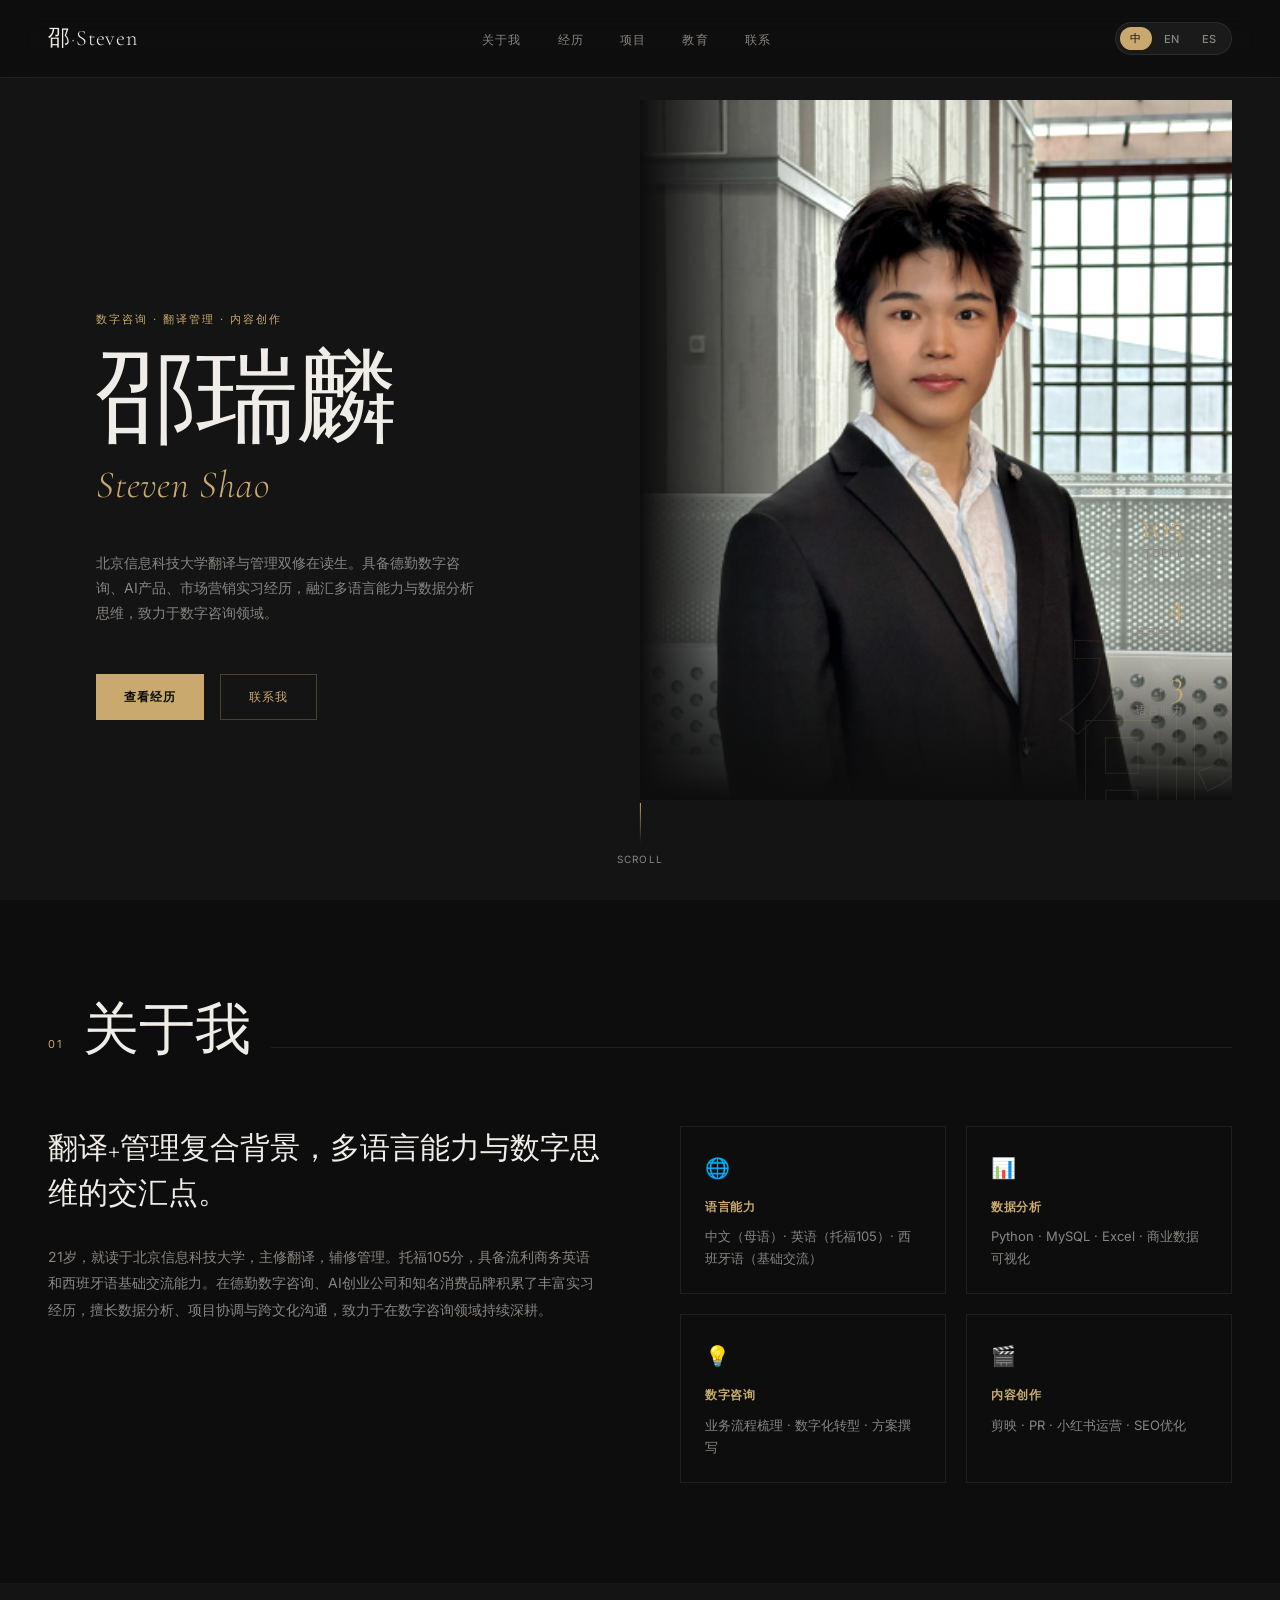
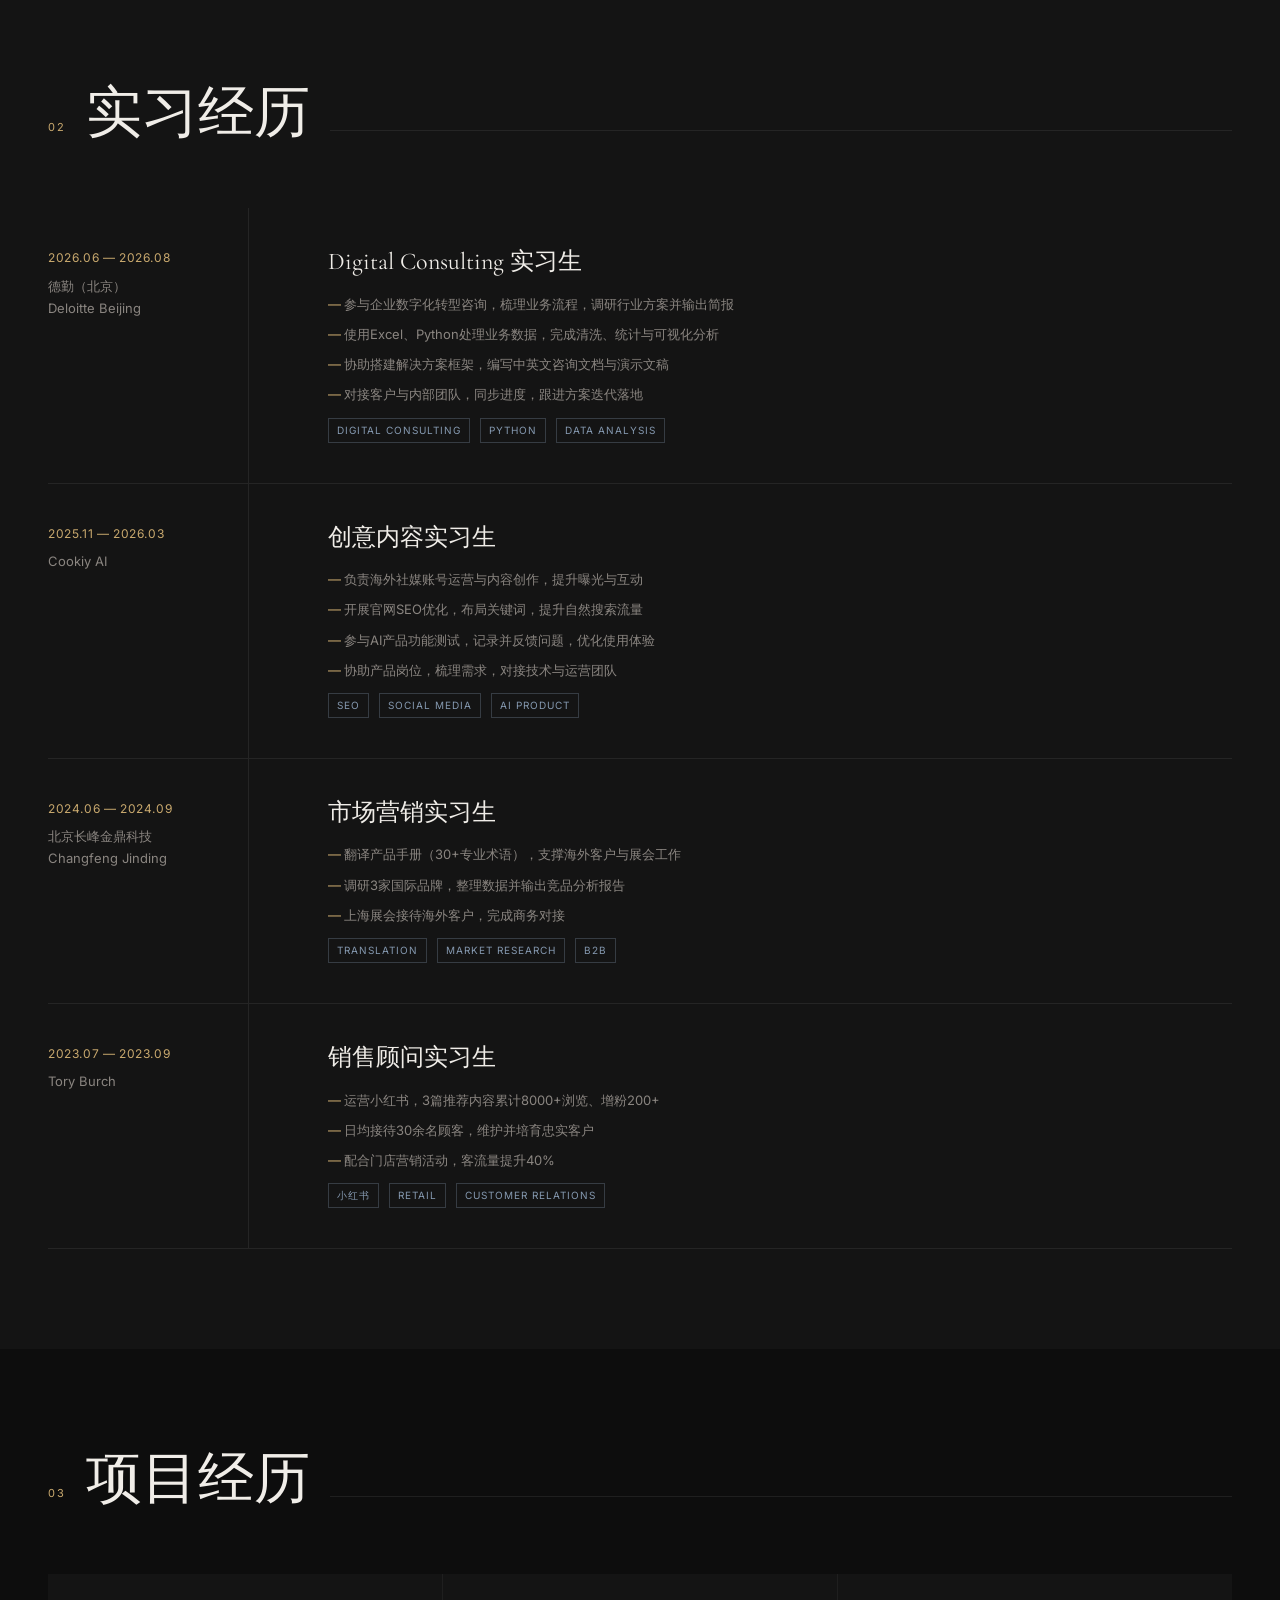
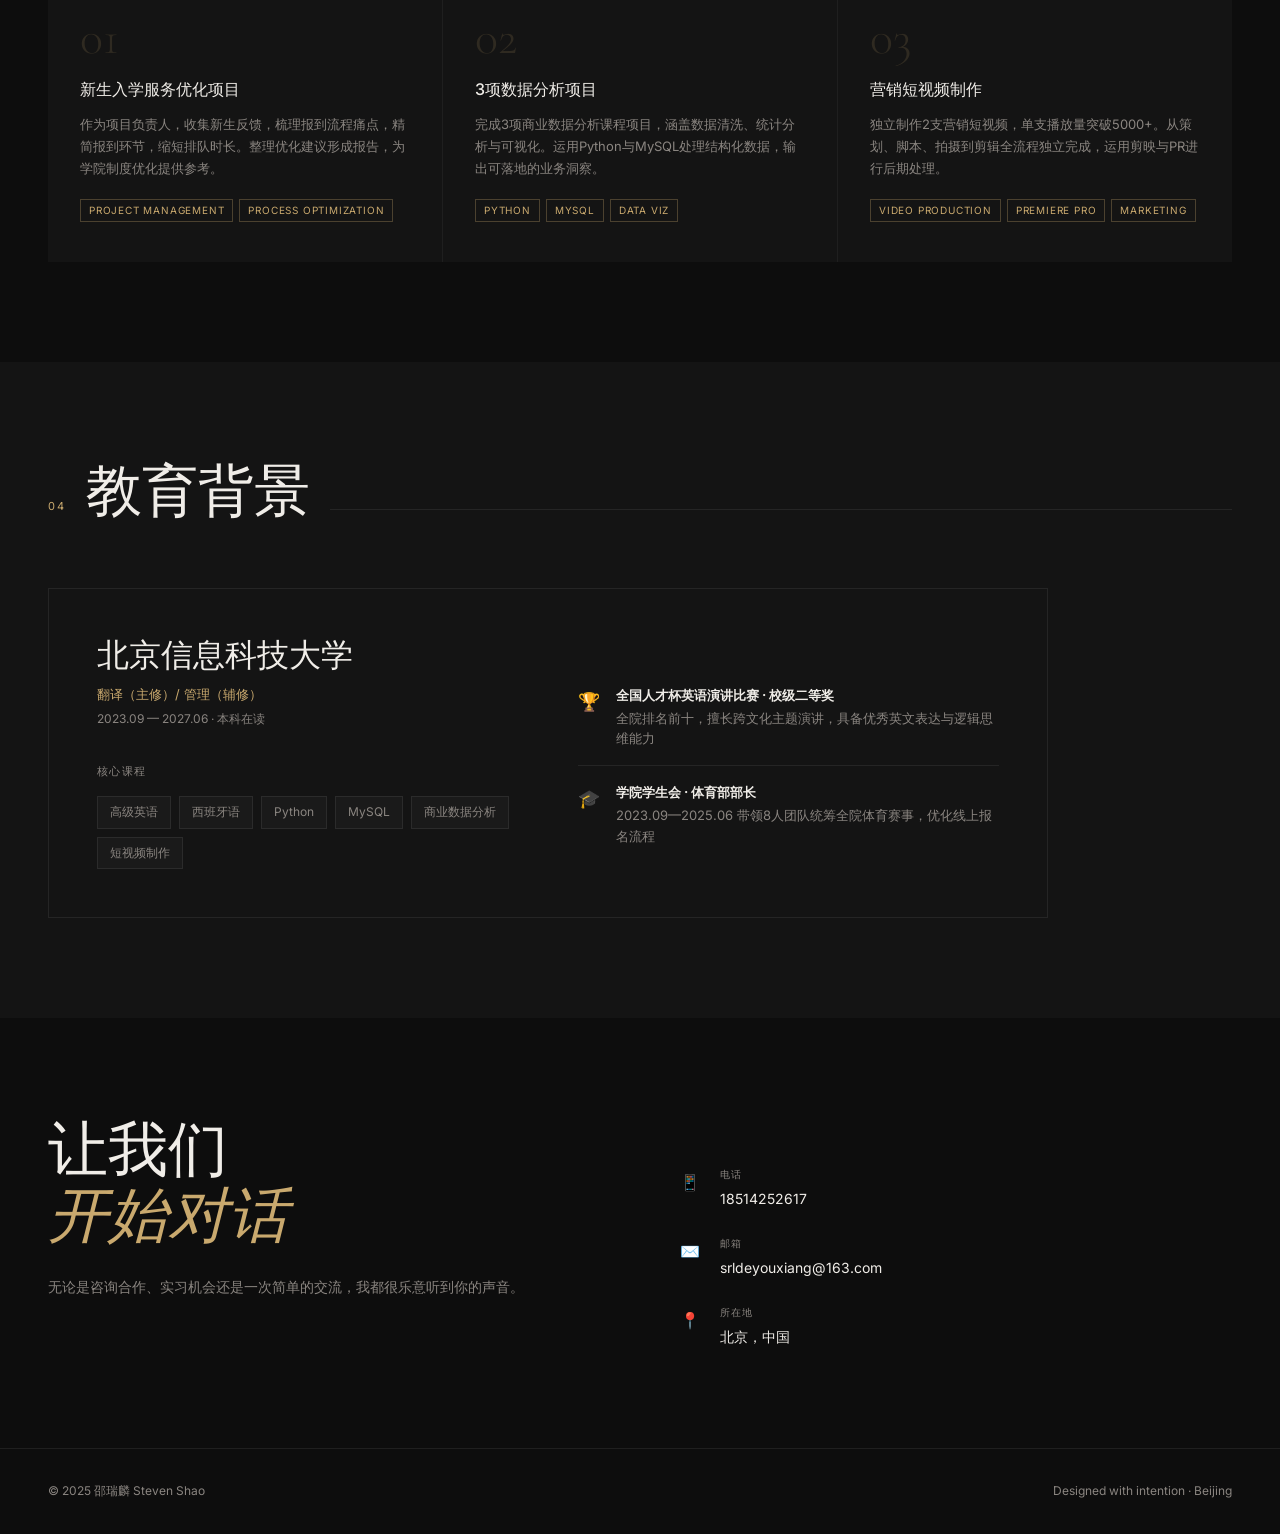
==== index.html @ 323eb121 "first upload" ====
<!DOCTYPE html>
<html lang="zh">
<head>
<meta charset="UTF-8">
<meta name="viewport" content="width=device-width, initial-scale=1.0">
<title>邵瑞麟 Steven Shao</title>
<link rel="preconnect" href="https://fonts.googleapis.com">
<link rel="preconnect" href="https://fonts.gstatic.com" crossorigin>
<link href="https://fonts.googleapis.com/css2?family=Cormorant+Garamond:ital,wght@0,300;0,400;0,600;1,300;1,400&family=Inter:wght@300;400;500;600&display=swap" rel="stylesheet">
<style>
  :root {
    --bg: #0D0D0D;
    --bg2: #141414;
    --bg3: #1A1A1A;
    --text: #F0EDE8;
    --text-muted: #8A8580;
    --gold: #C9A96E;
    --gold-light: #DFC28F;
    --blue: #8599B0;
    --border: rgba(240,237,232,0.08);
    --border-gold: rgba(201,169,110,0.3);
  }

  *, *::before, *::after { box-sizing: border-box; margin: 0; padding: 0; }

  html { scroll-behavior: smooth; }

  body {
    background: var(--bg);
    color: var(--text);
    font-family: 'Inter', 'PingFang SC', 'Hiragino Sans GB', 'Microsoft YaHei', sans-serif;
    font-size: 15px;
    line-height: 1.7;
    overflow-x: hidden;
  }

  /* ─── NAV ─── */
  nav {
    position: fixed; top: 0; left: 0; right: 0; z-index: 100;
    display: flex; align-items: center; justify-content: space-between;
    padding: 20px 48px;
    background: rgba(13,13,13,0.85);
    backdrop-filter: blur(16px);
    border-bottom: 1px solid var(--border);
    transition: padding 0.3s ease;
  }
  nav.scrolled { padding: 14px 48px; }

  .nav-logo {
    font-family: 'Cormorant Garamond', serif;
    font-size: 22px;
    font-weight: 300;
    letter-spacing: 0.04em;
    color: var(--text);
    text-decoration: none;
  }
  .nav-logo span { color: var(--gold); }

  .nav-links {
    display: flex; gap: 36px; list-style: none;
  }
  .nav-links a {
    color: var(--text-muted);
    text-decoration: none;
    font-size: 12px;
    letter-spacing: 0.1em;
    text-transform: uppercase;
    transition: color 0.2s;
  }
  .nav-links a:hover { color: var(--gold); }

  /* Language switcher */
  .lang-switcher {
    display: flex; gap: 2px;
    background: var(--bg3);
    border: 1px solid var(--border);
    border-radius: 20px;
    padding: 4px;
  }
  .lang-btn {
    background: none; border: none;
    color: var(--text-muted);
    font-size: 11px;
    font-weight: 500;
    letter-spacing: 0.05em;
    padding: 4px 10px;
    border-radius: 14px;
    cursor: pointer;
    transition: all 0.2s;
    font-family: inherit;
  }
  .lang-btn.active {
    background: var(--gold);
    color: var(--bg);
  }
  .lang-btn:hover:not(.active) { color: var(--text); }

  /* ─── HERO ─── */
  #hero {
    min-height: 100vh;
    display: grid;
    grid-template-columns: 1fr 1fr;
    position: relative;
    overflow: hidden;
  }

  .hero-left {
    display: flex; flex-direction: column; justify-content: flex-end;
    padding: 0 64px 80px 48px;
    position: relative; z-index: 2;
  }

  .hero-eyebrow {
    font-size: 11px;
    letter-spacing: 0.18em;
    text-transform: uppercase;
    color: var(--gold);
    margin-bottom: 24px;
  }

  .hero-name-zh {
    font-family: 'Cormorant Garamond', serif;
    font-size: clamp(72px, 8vw, 120px);
    font-weight: 300;
    line-height: 0.9;
    letter-spacing: -0.02em;
    color: var(--text);
    margin-bottom: 8px;
  }

  .hero-name-en {
    font-family: 'Cormorant Garamond', serif;
    font-size: clamp(28px, 3vw, 44px);
    font-weight: 300;
    font-style: italic;
    color: var(--gold);
    margin-bottom: 32px;
    letter-spacing: 0.02em;
  }

  .hero-desc {
    font-size: 14px;
    color: var(--text-muted);
    max-width: 380px;
    line-height: 1.8;
    margin-bottom: 48px;
  }

  .hero-cta {
    display: flex; gap: 16px; flex-wrap: wrap;
  }

  .btn-primary {
    display: inline-flex; align-items: center; gap: 8px;
    background: var(--gold);
    color: var(--bg);
    padding: 12px 28px;
    font-size: 12px;
    font-weight: 600;
    letter-spacing: 0.08em;
    text-transform: uppercase;
    text-decoration: none;
    border: none; cursor: pointer;
    transition: all 0.25s;
    font-family: inherit;
  }
  .btn-primary:hover { background: var(--gold-light); transform: translateY(-1px); }

  .btn-ghost {
    display: inline-flex; align-items: center; gap: 8px;
    border: 1px solid var(--border-gold);
    color: var(--gold);
    padding: 12px 28px;
    font-size: 12px;
    font-weight: 500;
    letter-spacing: 0.08em;
    text-transform: uppercase;
    text-decoration: none;
    transition: all 0.25s;
  }
  .btn-ghost:hover { background: rgba(201,169,110,0.08); }

  .hero-right {
    position: relative;
    overflow: hidden;
  }

  .hero-photo-container {
    position: absolute; inset: 0;
    display: flex; align-items: flex-end; justify-content: center;
  }

  .hero-photo {
    width: 100%; height: 100%;
    object-fit: cover;
    object-position: center top;
    filter: grayscale(20%) contrast(1.05);
    display: block;
  }

  .hero-photo-overlay {
    position: absolute; inset: 0;
    background: linear-gradient(to right, var(--bg) 0%, transparent 30%),
                linear-gradient(to top, var(--bg) 0%, transparent 25%);
  }

  .hero-ghost-text {
    position: absolute;
    bottom: -20px; right: -10px;
    font-family: 'Cormorant Garamond', serif;
    font-size: clamp(100px, 14vw, 200px);
    font-weight: 600;
    color: transparent;
    -webkit-text-stroke: 1px rgba(201,169,110,0.12);
    line-height: 1;
    pointer-events: none;
    z-index: 1;
    white-space: nowrap;
  }

  .hero-stats {
    position: absolute; bottom: 80px; right: 48px; z-index: 3;
    display: flex; flex-direction: column; gap: 24px; align-items: flex-end;
  }
  .stat-item { text-align: right; }
  .stat-num {
    font-family: 'Cormorant Garamond', serif;
    font-size: 36px; font-weight: 300;
    color: var(--gold); line-height: 1;
  }
  .stat-label { font-size: 11px; color: var(--text-muted); letter-spacing: 0.1em; text-transform: uppercase; }

  .scroll-indicator {
    position: absolute; bottom: 32px; left: 50%; transform: translateX(-50%);
    display: flex; flex-direction: column; align-items: center; gap: 8px;
    color: var(--text-muted); font-size: 10px; letter-spacing: 0.12em; text-transform: uppercase;
    animation: float 2s ease-in-out infinite;
  }
  .scroll-line {
    width: 1px; height: 40px;
    background: linear-gradient(to bottom, var(--gold), transparent);
  }

  @keyframes float {
    0%, 100% { transform: translateX(-50%) translateY(0); }
    50% { transform: translateX(-50%) translateY(6px); }
  }

  /* ─── SECTIONS ─── */
  section { padding: 100px 48px; }
  section:nth-child(even) { background: var(--bg2); }

  .section-header {
    display: flex; align-items: baseline; gap: 20px;
    margin-bottom: 64px;
  }
  .section-tag {
    font-size: 11px; letter-spacing: 0.18em; text-transform: uppercase;
    color: var(--gold); white-space: nowrap;
  }
  .section-title {
    font-family: 'Cormorant Garamond', serif;
    font-size: clamp(36px, 5vw, 56px);
    font-weight: 300;
    line-height: 1.1;
    color: var(--text);
  }
  .section-line {
    flex: 1; height: 1px; background: var(--border); min-width: 40px;
  }

  /* ─── ABOUT ─── */
  #about .about-grid {
    display: grid; grid-template-columns: 1fr 1fr; gap: 80px; align-items: start;
  }
  .about-lead {
    font-family: 'Cormorant Garamond', serif;
    font-size: clamp(22px, 2.5vw, 30px);
    font-weight: 300;
    line-height: 1.5;
    color: var(--text);
    margin-bottom: 28px;
  }
  .about-body {
    color: var(--text-muted);
    line-height: 1.9;
    font-size: 14px;
  }
  .skills-grid {
    display: grid; grid-template-columns: 1fr 1fr; gap: 20px;
  }
  .skill-card {
    border: 1px solid var(--border);
    padding: 24px;
    transition: border-color 0.2s, background 0.2s;
  }
  .skill-card:hover { border-color: var(--border-gold); background: rgba(201,169,110,0.03); }
  .skill-card-icon { font-size: 20px; margin-bottom: 12px; }
  .skill-card-title { font-size: 12px; font-weight: 600; letter-spacing: 0.06em; text-transform: uppercase; color: var(--gold); margin-bottom: 8px; }
  .skill-card-body { font-size: 13px; color: var(--text-muted); line-height: 1.7; }

  /* ─── EXPERIENCE ─── */
  #experience .exp-list { display: flex; flex-direction: column; gap: 0; }

  .exp-item {
    display: grid;
    grid-template-columns: 200px 1fr;
    gap: 40px;
    padding: 40px 0;
    border-bottom: 1px solid var(--border);
    position: relative;
  }
  .exp-item::before {
    content: '';
    position: absolute; left: 200px; top: 0; bottom: 0;
    width: 1px; background: var(--border);
  }
  .exp-meta { padding-right: 40px; }
  .exp-period { font-size: 12px; color: var(--gold); letter-spacing: 0.05em; margin-bottom: 6px; }
  .exp-company { font-size: 13px; color: var(--text-muted); }
  .exp-content { padding-left: 40px; }
  .exp-role {
    font-family: 'Cormorant Garamond', serif;
    font-size: 24px; font-weight: 400;
    color: var(--text); margin-bottom: 16px; line-height: 1.2;
  }
  .exp-bullets { list-style: none; display: flex; flex-direction: column; gap: 8px; }
  .exp-bullets li {
    font-size: 13px; color: var(--text-muted); padding-left: 16px; position: relative;
  }
  .exp-bullets li::before {
    content: '—'; position: absolute; left: 0; color: var(--gold);
  }
  .exp-tag {
    display: inline-block;
    font-size: 10px; letter-spacing: 0.1em; text-transform: uppercase;
    color: var(--blue); border: 1px solid rgba(133,153,176,0.3);
    padding: 3px 8px; margin-top: 12px; margin-right: 6px;
  }

  /* ─── PROJECTS ─── */
  #projects .projects-grid {
    display: grid; grid-template-columns: repeat(3, 1fr); gap: 1px;
    background: var(--border);
  }
  .project-card {
    background: var(--bg2);
    padding: 40px 32px;
    transition: background 0.25s;
    position: relative; overflow: hidden;
  }
  .project-card:hover { background: var(--bg3); }
  .project-card::after {
    content: '';
    position: absolute; bottom: 0; left: 0; right: 0; height: 2px;
    background: var(--gold);
    transform: scaleX(0); transform-origin: left;
    transition: transform 0.3s ease;
  }
  .project-card:hover::after { transform: scaleX(1); }
  .project-num { font-family: 'Cormorant Garamond', serif; font-size: 48px; font-weight: 300; color: rgba(201,169,110,0.15); line-height: 1; margin-bottom: 16px; }
  .project-title { font-size: 16px; font-weight: 500; color: var(--text); margin-bottom: 12px; line-height: 1.4; }
  .project-desc { font-size: 13px; color: var(--text-muted); line-height: 1.7; }
  .project-tags { display: flex; flex-wrap: wrap; gap: 6px; margin-top: 20px; }
  .ptag { font-size: 10px; letter-spacing: 0.08em; text-transform: uppercase; color: var(--gold); border: 1px solid var(--border-gold); padding: 2px 8px; }

  /* ─── EDUCATION ─── */
  #education .edu-card {
    border: 1px solid var(--border);
    padding: 48px;
    display: grid; grid-template-columns: 1fr 1fr; gap: 60px; align-items: start;
    max-width: 1000px;
  }
  .edu-school {
    font-family: 'Cormorant Garamond', serif;
    font-size: 32px; font-weight: 300;
    color: var(--text); margin-bottom: 8px; line-height: 1.2;
  }
  .edu-degree { color: var(--gold); font-size: 13px; margin-bottom: 4px; }
  .edu-period { color: var(--text-muted); font-size: 12px; }
  .edu-courses { margin-top: 32px; }
  .edu-courses-title { font-size: 11px; letter-spacing: 0.12em; text-transform: uppercase; color: var(--text-muted); margin-bottom: 16px; }
  .course-pills { display: flex; flex-wrap: wrap; gap: 8px; }
  .course-pill { background: var(--bg3); border: 1px solid var(--border); font-size: 12px; color: var(--text-muted); padding: 5px 12px; }
  .edu-awards { margin-top: 32px; }
  .award-item {
    display: flex; gap: 16px; padding: 16px 0; border-bottom: 1px solid var(--border);
  }
  .award-icon { color: var(--gold); font-size: 18px; flex-shrink: 0; margin-top: 2px; }
  .award-text { font-size: 13px; color: var(--text-muted); line-height: 1.6; }
  .award-text strong { color: var(--text); display: block; margin-bottom: 2px; }

  /* ─── CONTACT ─── */
  #contact { background: var(--bg); }
  .contact-inner {
    display: grid; grid-template-columns: 1fr 1fr; gap: 80px; align-items: start;
  }
  .contact-lead {
    font-family: 'Cormorant Garamond', serif;
    font-size: clamp(36px, 5vw, 60px);
    font-weight: 300; line-height: 1.1; color: var(--text);
  }
  .contact-lead em { font-style: italic; color: var(--gold); }
  .contact-sub { margin-top: 24px; font-size: 14px; color: var(--text-muted); line-height: 1.8; }
  .contact-list { display: flex; flex-direction: column; gap: 24px; margin-top: 48px; }
  .contact-item { display: flex; gap: 20px; align-items: flex-start; }
  .contact-item-icon { color: var(--gold); font-size: 16px; margin-top: 3px; flex-shrink: 0; }
  .contact-item-label { font-size: 10px; letter-spacing: 0.12em; text-transform: uppercase; color: var(--text-muted); margin-bottom: 4px; }
  .contact-item-value { font-size: 14px; color: var(--text); }
  .contact-item-value a { color: var(--text); text-decoration: none; transition: color 0.2s; }
  .contact-item-value a:hover { color: var(--gold); }

  /* ─── FOOTER ─── */
  footer {
    border-top: 1px solid var(--border);
    padding: 32px 48px;
    display: flex; justify-content: space-between; align-items: center;
    color: var(--text-muted); font-size: 12px;
  }

  /* ─── MOBILE ─── */
  .hamburger { display: none; background: none; border: none; cursor: pointer; padding: 4px; }
  .hamburger span { display: block; width: 22px; height: 1px; background: var(--text); margin: 5px 0; transition: all 0.3s; }

  @media (max-width: 900px) {
    nav { padding: 16px 24px; }
    nav.scrolled { padding: 12px 24px; }

    .nav-links { display: none; }
    .nav-links.open {
      display: flex; flex-direction: column;
      position: fixed; inset: 0; top: 60px;
      background: var(--bg2);
      align-items: center; justify-content: center;
      gap: 40px; z-index: 99;
    }
    .nav-links.open a { font-size: 18px; color: var(--text); }
    .hamburger { display: block; }

    #hero { grid-template-columns: 1fr; min-height: 100svh; }
    .hero-left { padding: 120px 24px 60px; justify-content: flex-end; }
    .hero-right { display: none; }
    .hero-ghost-text { display: none; }
    .hero-stats { display: none; }

    section { padding: 72px 24px; }

    #about .about-grid { grid-template-columns: 1fr; gap: 48px; }
    .skills-grid { grid-template-columns: 1fr; }

    .exp-item { grid-template-columns: 1fr; gap: 8px; }
    .exp-item::before { display: none; }
    .exp-meta { padding: 0; }
    .exp-content { padding: 0; margin-top: 4px; }

    #projects .projects-grid { grid-template-columns: 1fr; }

    #education .edu-card { grid-template-columns: 1fr; gap: 32px; padding: 32px 24px; }

    .contact-inner { grid-template-columns: 1fr; gap: 40px; }

    footer { flex-direction: column; gap: 8px; text-align: center; padding: 24px; }

    .section-header { flex-wrap: wrap; gap: 12px; }
    .section-line { display: none; }
  }

  /* ─── ANIMATIONS ─── */
  .reveal {
    opacity: 0; transform: translateY(24px);
    transition: opacity 0.7s ease, transform 0.7s ease;
  }
  .reveal.visible { opacity: 1; transform: translateY(0); }
  .reveal-delay-1 { transition-delay: 0.1s; }
  .reveal-delay-2 { transition-delay: 0.2s; }
  .reveal-delay-3 { transition-delay: 0.3s; }
  .reveal-delay-4 { transition-delay: 0.4s; }

  @media (prefers-reduced-motion: reduce) {
    .reveal { opacity: 1; transform: none; transition: none; }
    @keyframes float { from, to { transform: translateX(-50%); } }
  }
</style>
</head>
<body>

<!-- NAV -->
<nav id="navbar">
  <a href="#hero" class="nav-logo">邵<span>·</span>Steven</a>
  <ul class="nav-links" id="nav-links">
    <li><a href="#about" data-i18n="nav.about">关于我</a></li>
    <li><a href="#experience" data-i18n="nav.exp">经历</a></li>
    <li><a href="#projects" data-i18n="nav.projects">项目</a></li>
    <li><a href="#education" data-i18n="nav.edu">教育</a></li>
    <li><a href="#contact" data-i18n="nav.contact">联系</a></li>
  </ul>
  <div style="display:flex;gap:16px;align-items:center;">
    <div class="lang-switcher">
      <button class="lang-btn active" onclick="setLang('zh')">中</button>
      <button class="lang-btn" onclick="setLang('en')">EN</button>
      <button class="lang-btn" onclick="setLang('es')">ES</button>
    </div>
    <button class="hamburger" id="hamburger" aria-label="Menu">
      <span></span><span></span><span></span>
    </button>
  </div>
</nav>

<!-- HERO -->
<section id="hero">
  <div class="hero-left">
    <p class="hero-eyebrow" data-i18n="hero.eyebrow">数字咨询 · 翻译管理 · 内容创作</p>
    <h1 class="hero-name-zh">邵瑞麟</h1>
    <p class="hero-name-en">Steven Shao</p>
    <p class="hero-desc" data-i18n="hero.desc">北京信息科技大学翻译与管理双修在读生。具备德勤数字咨询、AI产品、市场营销实习经历，融汇多语言能力与数据分析思维，致力于数字咨询领域。</p>
    <div class="hero-cta">
      <a href="#experience" class="btn-primary" data-i18n="hero.cta1">查看经历</a>
      <a href="#contact" class="btn-ghost" data-i18n="hero.cta2">联系我</a>
    </div>
  </div>
  <div class="hero-right">
    <div class="hero-photo-container">
      <img src="PIC_1_X5 (2).png" alt="邵瑞麟 Steven" class="hero-photo" onerror="this.style.display='none'">
      <div class="hero-photo-overlay"></div>
    </div>
    <div class="hero-ghost-text">邵</div>
    <div class="hero-stats">
      <div class="stat-item">
        <div class="stat-num">105</div>
        <div class="stat-label">TOEFL</div>
      </div>
      <div class="stat-item">
        <div class="stat-num">4</div>
        <div class="stat-label" data-i18n="hero.stat2">实习经历</div>
      </div>
      <div class="stat-item">
        <div class="stat-num">3</div>
        <div class="stat-label" data-i18n="hero.stat3">语言能力</div>
      </div>
    </div>
  </div>
  <div class="scroll-indicator">
    <div class="scroll-line"></div>
    <span data-i18n="hero.scroll">SCROLL</span>
  </div>
</section>

<!-- ABOUT -->
<section id="about">
  <div class="section-header reveal">
    <span class="section-tag">01</span>
    <h2 class="section-title" data-i18n="about.title">关于我</h2>
    <div class="section-line"></div>
  </div>
  <div class="about-grid">
    <div>
      <p class="about-lead reveal" data-i18n="about.lead">翻译+管理复合背景，多语言能力与数字思维的交汇点。</p>
      <p class="about-body reveal reveal-delay-1" data-i18n="about.body">21岁，就读于北京信息科技大学，主修翻译，辅修管理。托福105分，具备流利商务英语和西班牙语基础交流能力。在德勤数字咨询、AI创业公司和知名消费品牌积累了丰富实习经历，擅长数据分析、项目协调与跨文化沟通，致力于在数字咨询领域持续深耕。</p>
    </div>
    <div class="skills-grid">
      <div class="skill-card reveal">
        <div class="skill-card-icon">🌐</div>
        <div class="skill-card-title" data-i18n="skill1.title">语言能力</div>
        <div class="skill-card-body" data-i18n="skill1.body">中文（母语）· 英语（托福105）· 西班牙语（基础交流）</div>
      </div>
      <div class="skill-card reveal reveal-delay-1">
        <div class="skill-card-icon">📊</div>
        <div class="skill-card-title" data-i18n="skill2.title">数据分析</div>
        <div class="skill-card-body" data-i18n="skill2.body">Python · MySQL · Excel · 商业数据可视化</div>
      </div>
      <div class="skill-card reveal reveal-delay-2">
        <div class="skill-card-icon">💡</div>
        <div class="skill-card-title" data-i18n="skill3.title">数字咨询</div>
        <div class="skill-card-body" data-i18n="skill3.body">业务流程梳理 · 数字化转型 · 方案撰写</div>
      </div>
      <div class="skill-card reveal reveal-delay-3">
        <div class="skill-card-icon">🎬</div>
        <div class="skill-card-title" data-i18n="skill4.title">内容创作</div>
        <div class="skill-card-body" data-i18n="skill4.body">剪映 · PR · 小红书运营 · SEO优化</div>
      </div>
    </div>
  </div>
</section>

<!-- EXPERIENCE -->
<section id="experience">
  <div class="section-header reveal">
    <span class="section-tag">02</span>
    <h2 class="section-title" data-i18n="exp.title">实习经历</h2>
    <div class="section-line"></div>
  </div>
  <div class="exp-list">

    <div class="exp-item reveal">
      <div class="exp-meta">
        <div class="exp-period">2026.06 — 2026.08</div>
        <div class="exp-company">德勤（北京）<br>Deloitte Beijing</div>
      </div>
      <div class="exp-content">
        <h3 class="exp-role" data-i18n="exp1.role">Digital Consulting 实习生</h3>
        <ul class="exp-bullets">
          <li data-i18n="exp1.b1">参与企业数字化转型咨询，梳理业务流程，调研行业方案并输出简报</li>
          <li data-i18n="exp1.b2">使用Excel、Python处理业务数据，完成清洗、统计与可视化分析</li>
          <li data-i18n="exp1.b3">协助搭建解决方案框架，编写中英文咨询文档与演示文稿</li>
          <li data-i18n="exp1.b4">对接客户与内部团队，同步进度，跟进方案迭代落地</li>
        </ul>
        <div>
          <span class="exp-tag">Digital Consulting</span>
          <span class="exp-tag">Python</span>
          <span class="exp-tag">Data Analysis</span>
        </div>
      </div>
    </div>

    <div class="exp-item reveal">
      <div class="exp-meta">
        <div class="exp-period">2025.11 — 2026.03</div>
        <div class="exp-company">Cookiy AI</div>
      </div>
      <div class="exp-content">
        <h3 class="exp-role" data-i18n="exp2.role">创意内容实习生</h3>
        <ul class="exp-bullets">
          <li data-i18n="exp2.b1">负责海外社媒账号运营与内容创作，提升曝光与互动</li>
          <li data-i18n="exp2.b2">开展官网SEO优化，布局关键词，提升自然搜索流量</li>
          <li data-i18n="exp2.b3">参与AI产品功能测试，记录并反馈问题，优化使用体验</li>
          <li data-i18n="exp2.b4">协助产品岗位，梳理需求，对接技术与运营团队</li>
        </ul>
        <div>
          <span class="exp-tag">SEO</span>
          <span class="exp-tag">Social Media</span>
          <span class="exp-tag">AI Product</span>
        </div>
      </div>
    </div>

    <div class="exp-item reveal">
      <div class="exp-meta">
        <div class="exp-period">2024.06 — 2024.09</div>
        <div class="exp-company">北京长峰金鼎科技<br>Changfeng Jinding</div>
      </div>
      <div class="exp-content">
        <h3 class="exp-role" data-i18n="exp3.role">市场营销实习生</h3>
        <ul class="exp-bullets">
          <li data-i18n="exp3.b1">翻译产品手册（30+专业术语），支撑海外客户与展会工作</li>
          <li data-i18n="exp3.b2">调研3家国际品牌，整理数据并输出竞品分析报告</li>
          <li data-i18n="exp3.b3">上海展会接待海外客户，完成商务对接</li>
        </ul>
        <div>
          <span class="exp-tag">Translation</span>
          <span class="exp-tag">Market Research</span>
          <span class="exp-tag">B2B</span>
        </div>
      </div>
    </div>

    <div class="exp-item reveal">
      <div class="exp-meta">
        <div class="exp-period">2023.07 — 2023.09</div>
        <div class="exp-company">Tory Burch</div>
      </div>
      <div class="exp-content">
        <h3 class="exp-role" data-i18n="exp4.role">销售顾问实习生</h3>
        <ul class="exp-bullets">
          <li data-i18n="exp4.b1">运营小红书，3篇推荐内容累计8000+浏览、增粉200+</li>
          <li data-i18n="exp4.b2">日均接待30余名顾客，维护并培育忠实客户</li>
          <li data-i18n="exp4.b3">配合门店营销活动，客流量提升40%</li>
        </ul>
        <div>
          <span class="exp-tag">小红书</span>
          <span class="exp-tag">Retail</span>
          <span class="exp-tag">Customer Relations</span>
        </div>
      </div>
    </div>

  </div>
</section>

<!-- PROJECTS -->
<section id="projects">
  <div class="section-header reveal">
    <span class="section-tag">03</span>
    <h2 class="section-title" data-i18n="proj.title">项目经历</h2>
    <div class="section-line"></div>
  </div>
  <div class="projects-grid">
    <div class="project-card reveal">
      <div class="project-num">01</div>
      <h3 class="project-title" data-i18n="proj1.title">新生入学服务优化项目</h3>
      <p class="project-desc" data-i18n="proj1.desc">作为项目负责人，收集新生反馈，梳理报到流程痛点，精简报到环节，缩短排队时长。整理优化建议形成报告，为学院制度优化提供参考。</p>
      <div class="project-tags">
        <span class="ptag">Project Management</span>
        <span class="ptag">Process Optimization</span>
      </div>
    </div>
    <div class="project-card reveal reveal-delay-1">
      <div class="project-num">02</div>
      <h3 class="project-title" data-i18n="proj2.title">3项数据分析项目</h3>
      <p class="project-desc" data-i18n="proj2.desc">完成3项商业数据分析课程项目，涵盖数据清洗、统计分析与可视化。运用Python与MySQL处理结构化数据，输出可落地的业务洞察。</p>
      <div class="project-tags">
        <span class="ptag">Python</span>
        <span class="ptag">MySQL</span>
        <span class="ptag">Data Viz</span>
      </div>
    </div>
    <div class="project-card reveal reveal-delay-2">
      <div class="project-num">03</div>
      <h3 class="project-title" data-i18n="proj3.title">营销短视频制作</h3>
      <p class="project-desc" data-i18n="proj3.desc">独立制作2支营销短视频，单支播放量突破5000+。从策划、脚本、拍摄到剪辑全流程独立完成，运用剪映与PR进行后期处理。</p>
      <div class="project-tags">
        <span class="ptag">Video Production</span>
        <span class="ptag">Premiere Pro</span>
        <span class="ptag">Marketing</span>
      </div>
    </div>
  </div>
</section>

<!-- EDUCATION -->
<section id="education">
  <div class="section-header reveal">
    <span class="section-tag">04</span>
    <h2 class="section-title" data-i18n="edu.title">教育背景</h2>
    <div class="section-line"></div>
  </div>
  <div class="edu-card reveal">
    <div>
      <h3 class="edu-school" data-i18n="edu.school">北京信息科技大学</h3>
      <p class="edu-degree" data-i18n="edu.degree">翻译（主修）/ 管理（辅修）</p>
      <p class="edu-period">2023.09 — 2027.06 · <span data-i18n="edu.status">本科在读</span></p>
      <div class="edu-courses">
        <p class="edu-courses-title" data-i18n="edu.courses">核心课程</p>
        <div class="course-pills">
          <span class="course-pill" data-i18n="course1">高级英语</span>
          <span class="course-pill" data-i18n="course2">西班牙语</span>
          <span class="course-pill">Python</span>
          <span class="course-pill">MySQL</span>
          <span class="course-pill" data-i18n="course5">商业数据分析</span>
          <span class="course-pill" data-i18n="course6">短视频制作</span>
        </div>
      </div>
    </div>
    <div>
      <div class="edu-awards">
        <div class="award-item">
          <div class="award-icon">🏆</div>
          <div class="award-text">
            <strong data-i18n="award.title">全国人才杯英语演讲比赛 · 校级二等奖</strong>
            <span data-i18n="award.desc">全院排名前十，擅长跨文化主题演讲，具备优秀英文表达与逻辑思维能力</span>
          </div>
        </div>
        <div class="award-item" style="border:none;">
          <div class="award-icon">🎓</div>
          <div class="award-text">
            <strong data-i18n="award2.title">学院学生会 · 体育部部长</strong>
            <span data-i18n="award2.desc">2023.09—2025.06 带领8人团队统筹全院体育赛事，优化线上报名流程</span>
          </div>
        </div>
      </div>
    </div>
  </div>
</section>

<!-- CONTACT -->
<section id="contact">
  <div class="contact-inner">
    <div>
      <h2 class="contact-lead reveal">
        <span data-i18n="contact.lead1">让我们</span><br>
        <em data-i18n="contact.lead2">开始对话</em>
      </h2>
      <p class="contact-sub reveal reveal-delay-1" data-i18n="contact.sub">无论是咨询合作、实习机会还是一次简单的交流，我都很乐意听到你的声音。</p>
    </div>
    <div>
      <div class="contact-list">
        <div class="contact-item reveal">
          <div class="contact-item-icon">📱</div>
          <div>
            <div class="contact-item-label" data-i18n="contact.phone">电话</div>
            <div class="contact-item-value">18514252617</div>
          </div>
        </div>
        <div class="contact-item reveal reveal-delay-1">
          <div class="contact-item-icon">✉️</div>
          <div>
            <div class="contact-item-label" data-i18n="contact.email">邮箱</div>
            <div class="contact-item-value"><a href="mailto:srldeyouxiang@163.com">srldeyouxiang@163.com</a></div>
          </div>
        </div>
        <div class="contact-item reveal reveal-delay-2">
          <div class="contact-item-icon">📍</div>
          <div>
            <div class="contact-item-label" data-i18n="contact.location">所在地</div>
            <div class="contact-item-value" data-i18n="contact.city">北京，中国</div>
          </div>
        </div>
      </div>
    </div>
  </div>
</section>

<!-- FOOTER -->
<footer>
  <span>© 2025 邵瑞麟 Steven Shao</span>
  <span data-i18n="footer.made">Designed with intention · Beijing</span>
</footer>

<script>
// ─── i18n DATA ───
const i18n = {
  zh: {
    'nav.about': '关于我',
    'nav.exp': '经历',
    'nav.projects': '项目',
    'nav.edu': '教育',
    'nav.contact': '联系',
    'hero.eyebrow': '数字咨询 · 翻译管理 · 内容创作',
    'hero.desc': '北京信息科技大学翻译与管理双修在读生。具备德勤数字咨询、AI产品、市场营销实习经历，融汇多语言能力与数据分析思维，致力于数字咨询领域。',
    'hero.cta1': '查看经历',
    'hero.cta2': '联系我',
    'hero.stat2': '实习经历',
    'hero.stat3': '语言能力',
    'hero.scroll': 'SCROLL',
    'about.title': '关于我',
    'about.lead': '翻译+管理复合背景，多语言能力与数字思维的交汇点。',
    'about.body': '21岁，就读于北京信息科技大学，主修翻译，辅修管理。托福105分，具备流利商务英语和西班牙语基础交流能力。在德勤数字咨询、AI创业公司和知名消费品牌积累了丰富实习经历，擅长数据分析、项目协调与跨文化沟通，致力于在数字咨询领域持续深耕。',
    'skill1.title': '语言能力',
    'skill1.body': '中文（母语）· 英语（托福105）· 西班牙语（基础交流）',
    'skill2.title': '数据分析',
    'skill2.body': 'Python · MySQL · Excel · 商业数据可视化',
    'skill3.title': '数字咨询',
    'skill3.body': '业务流程梳理 · 数字化转型 · 方案撰写',
    'skill4.title': '内容创作',
    'skill4.body': '剪映 · PR · 小红书运营 · SEO优化',
    'exp.title': '实习经历',
    'exp1.role': 'Digital Consulting 实习生',
    'exp1.b1': '参与企业数字化转型咨询，梳理业务流程，调研行业方案并输出简报',
    'exp1.b2': '使用Excel、Python处理业务数据，完成清洗、统计与可视化分析',
    'exp1.b3': '协助搭建解决方案框架，编写中英文咨询文档与演示文稿',
    'exp1.b4': '对接客户与内部团队，同步进度，跟进方案迭代落地',
    'exp2.role': '创意内容实习生',
    'exp2.b1': '负责海外社媒账号运营与内容创作，提升曝光与互动',
    'exp2.b2': '开展官网SEO优化，布局关键词，提升自然搜索流量',
    'exp2.b3': '参与AI产品功能测试，记录并反馈问题，优化使用体验',
    'exp2.b4': '协助产品岗位，梳理需求，对接技术与运营团队',
    'exp3.role': '市场营销实习生',
    'exp3.b1': '翻译产品手册（30+专业术语），支撑海外客户与展会工作',
    'exp3.b2': '调研3家国际品牌，整理数据并输出竞品分析报告',
    'exp3.b3': '上海展会接待海外客户，完成商务对接',
    'exp4.role': '销售顾问实习生',
    'exp4.b1': '运营小红书，3篇推荐内容累计8000+浏览、增粉200+',
    'exp4.b2': '日均接待30余名顾客，维护并培育忠实客户',
    'exp4.b3': '配合门店营销活动，客流量提升40%',
    'proj.title': '项目经历',
    'proj1.title': '新生入学服务优化项目',
    'proj1.desc': '作为项目负责人，收集新生反馈，梳理报到流程痛点，精简报到环节，缩短排队时长。整理优化建议形成报告，为学院制度优化提供参考。',
    'proj2.title': '3项数据分析项目',
    'proj2.desc': '完成3项商业数据分析课程项目，涵盖数据清洗、统计分析与可视化。运用Python与MySQL处理结构化数据，输出可落地的业务洞察。',
    'proj3.title': '营销短视频制作',
    'proj3.desc': '独立制作2支营销短视频，单支播放量突破5000+。从策划、脚本、拍摄到剪辑全流程独立完成，运用剪映与PR进行后期处理。',
    'edu.title': '教育背景',
    'edu.school': '北京信息科技大学',
    'edu.degree': '翻译（主修）/ 管理（辅修）',
    'edu.status': '本科在读',
    'edu.courses': '核心课程',
    'course1': '高级英语',
    'course2': '西班牙语',
    'course5': '商业数据分析',
    'course6': '短视频制作',
    'award.title': '全国人才杯英语演讲比赛 · 校级二等奖',
    'award.desc': '全院排名前十，擅长跨文化主题演讲，具备优秀英文表达与逻辑思维能力',
    'award2.title': '学院学生会 · 体育部部长',
    'award2.desc': '2023.09—2025.06 带领8人团队统筹全院体育赛事，优化线上报名流程',
    'contact.lead1': '让我们',
    'contact.lead2': '开始对话',
    'contact.sub': '无论是咨询合作、实习机会还是一次简单的交流，我都很乐意听到你的声音。',
    'contact.phone': '电话',
    'contact.email': '邮箱',
    'contact.location': '所在地',
    'contact.city': '北京，中国',
    'footer.made': 'Designed with intention · Beijing',
  },
  en: {
    'nav.about': 'About',
    'nav.exp': 'Experience',
    'nav.projects': 'Projects',
    'nav.edu': 'Education',
    'nav.contact': 'Contact',
    'hero.eyebrow': 'Digital Consulting · Translation · Content Creation',
    'hero.desc': 'Undergraduate student at BISTU majoring in Translation with a minor in Management. Deloitte digital consulting intern, AI startup & marketing experience. Bridging multilingual fluency with data-driven thinking.',
    'hero.cta1': 'View Experience',
    'hero.cta2': 'Get in Touch',
    'hero.stat2': 'Internships',
    'hero.stat3': 'Languages',
    'hero.scroll': 'SCROLL',
    'about.title': 'About Me',
    'about.lead': 'A Translation & Management dual background — where multilingual fluency meets digital thinking.',
    'about.body': '21 years old, studying at Beijing Information Science and Technology University. TOEFL 105, fluent business English, conversational Spanish. Internship experience at Deloitte Digital Consulting, AI startup Cookiy, and global brands. Skilled in data analysis, project coordination, and cross-cultural communication.',
    'skill1.title': 'Languages',
    'skill1.body': 'Mandarin (native) · English (TOEFL 105) · Spanish (conversational)',
    'skill2.title': 'Data Analysis',
    'skill2.body': 'Python · MySQL · Excel · Business Data Visualization',
    'skill3.title': 'Digital Consulting',
    'skill3.body': 'Process Mapping · Digital Transformation · Consulting Decks',
    'skill4.title': 'Content Creation',
    'skill4.body': 'CapCut · Premiere Pro · Social Media · SEO',
    'exp.title': 'Experience',
    'exp1.role': 'Digital Consulting Intern',
    'exp1.b1': 'Participated in enterprise digital transformation consulting, mapping business processes and producing industry briefings',
    'exp1.b2': 'Processed business data using Excel and Python — cleaning, statistical analysis, and visualization',
    'exp1.b3': 'Assisted in building solution frameworks; drafted bilingual consulting documents and presentations',
    'exp1.b4': 'Coordinated between clients and internal teams, tracking progress and iterating on deliverables',
    'exp2.role': 'Creative Content Intern',
    'exp2.b1': 'Managed overseas social media accounts and content creation, growing reach and engagement',
    'exp2.b2': 'Conducted SEO optimization for the company website, increasing organic traffic through keyword strategy',
    'exp2.b3': 'Participated in AI product testing, logging and reporting issues to improve user experience',
    'exp2.b4': 'Supported the product team by clarifying requirements and liaising with tech and operations',
    'exp3.role': 'Marketing Intern',
    'exp3.b1': 'Translated product manuals (30+ technical terms) for overseas clients and trade show support',
    'exp3.b2': 'Researched 3 international brands and produced competitive analysis reports',
    'exp3.b3': 'Hosted overseas clients at Shanghai trade show, managing business meetings',
    'exp4.role': 'Sales Consultant Intern',
    'exp4.b1': 'Managed Xiaohongshu account — 3 posts reached 8,000+ views and gained 200+ followers',
    'exp4.b2': 'Assisted 30+ customers daily, maintaining and nurturing loyal client relationships',
    'exp4.b3': 'Supported in-store marketing campaigns, contributing to a 40% increase in foot traffic',
    'proj.title': 'Projects',
    'proj1.title': 'Freshman Enrollment Experience Optimization',
    'proj1.desc': 'Led a service improvement project as project lead. Gathered freshman feedback, mapped pain points in the registration process, simplified check-in procedures, and reduced wait times. Compiled findings into a report for institutional improvement.',
    'proj2.title': '3 Data Analysis Projects',
    'proj2.desc': 'Completed 3 business data analysis projects covering data cleaning, statistical analysis, and visualization. Used Python and MySQL to process structured data and generate actionable business insights.',
    'proj3.title': 'Marketing Short Video Production',
    'proj3.desc': 'Independently produced 2 marketing short videos, each surpassing 5,000+ views. Managed full production pipeline from concept and scripting to shooting and editing using CapCut and Premiere Pro.',
    'edu.title': 'Education',
    'edu.school': 'Beijing Information Science and Technology University',
    'edu.degree': 'Translation (Major) / Management (Minor)',
    'edu.status': 'Undergraduate, in progress',
    'edu.courses': 'Key Courses',
    'course1': 'Advanced English',
    'course2': 'Spanish',
    'course5': 'Business Data Analytics',
    'course6': 'Short Video Production',
    'award.title': 'National Talent Cup English Speaking · Campus 2nd Place',
    'award.desc': 'Top 10 university-wide. Strong cross-cultural presentation skills and logical English communication',
    'award2.title': 'Student Union · Director of Sports Department',
    'award2.desc': '2023.09—2025.06 Led a team of 8 to coordinate campus sports events and streamline online registration',
    'contact.lead1': "Let's",
    'contact.lead2': 'Start a Conversation',
    'contact.sub': "Whether it's a consulting collaboration, internship opportunity, or just a simple hello — I'd love to hear from you.",
    'contact.phone': 'Phone',
    'contact.email': 'Email',
    'contact.location': 'Location',
    'contact.city': 'Beijing, China',
    'footer.made': 'Designed with intention · Beijing',
  },
  es: {
    'nav.about': 'Sobre mí',
    'nav.exp': 'Experiencia',
    'nav.projects': 'Proyectos',
    'nav.edu': 'Educación',
    'nav.contact': 'Contacto',
    'hero.eyebrow': 'Consultoría Digital · Traducción · Creación de Contenido',
    'hero.desc': 'Estudiante de Traducción y Gestión en BISTU. Pasante en consultoría digital de Deloitte, startup de IA y marketing. Fluido en tres idiomas, con enfoque en análisis de datos y transformación digital.',
    'hero.cta1': 'Ver Experiencia',
    'hero.cta2': 'Contactar',
    'hero.stat2': 'Prácticas',
    'hero.stat3': 'Idiomas',
    'hero.scroll': 'BAJAR',
    'about.title': 'Sobre Mí',
    'about.lead': 'Traducción + Gestión — donde la fluidez multilingüe se encuentra con el pensamiento digital.',
    'about.body': '21 años, estudiando en la Universidad de Ciencias e Ingeniería de la Información de Beijing. TOEFL 105, inglés de negocios fluido, español conversacional. Experiencia en prácticas en Deloitte Digital Consulting, startup de IA Cookiy y marcas globales. Habilidades en análisis de datos, coordinación de proyectos y comunicación intercultural.',
    'skill1.title': 'Idiomas',
    'skill1.body': 'Chino (nativo) · Inglés (TOEFL 105) · Español (conversacional)',
    'skill2.title': 'Análisis de Datos',
    'skill2.body': 'Python · MySQL · Excel · Visualización de Datos',
    'skill3.title': 'Consultoría Digital',
    'skill3.body': 'Mapeo de Procesos · Transformación Digital · Propuestas',
    'skill4.title': 'Creación de Contenido',
    'skill4.body': 'CapCut · Premiere Pro · Redes Sociales · SEO',
    'exp.title': 'Experiencia',
    'exp1.role': 'Prácticas en Consultoría Digital',
    'exp1.b1': 'Participé en consultoría de transformación digital, mapeando procesos de negocio y produciendo informes del sector',
    'exp1.b2': 'Procesé datos de negocio con Excel y Python — limpieza, análisis estadístico y visualización',
    'exp1.b3': 'Ayudé a construir marcos de soluciones; redacté documentos y presentaciones bilingües',
    'exp1.b4': 'Coordiné entre clientes y equipos internos, haciendo seguimiento del progreso',
    'exp2.role': 'Prácticas de Contenido Creativo',
    'exp2.b1': 'Gestioné cuentas de redes sociales internacionales y creación de contenido para aumentar el alcance',
    'exp2.b2': 'Realicé optimización SEO del sitio web oficial, mejorando el tráfico orgánico',
    'exp2.b3': 'Participé en pruebas de productos de IA, registrando y reportando problemas',
    'exp2.b4': 'Apoyé al equipo de producto en la clarificación de requisitos y enlace con tecnología',
    'exp3.role': 'Prácticas en Marketing',
    'exp3.b1': 'Traduje manuales de productos (30+ términos técnicos) para clientes internacionales y ferias',
    'exp3.b2': 'Investigué 3 marcas internacionales y produje informes de análisis competitivo',
    'exp3.b3': 'Atendí clientes internacionales en feria comercial de Shanghái',
    'exp4.role': 'Prácticas como Asesora de Ventas',
    'exp4.b1': 'Gestioné cuenta de Xiaohongshu — 3 publicaciones alcanzaron 8,000+ visitas y 200+ seguidores',
    'exp4.b2': 'Atendí 30+ clientes diariamente, manteniendo relaciones de fidelización',
    'exp4.b3': 'Apoyé campañas de marketing de la tienda, contribuyendo a un aumento del 40% en afluencia',
    'proj.title': 'Proyectos',
    'proj1.title': 'Optimización del Proceso de Admisión de Nuevos Estudiantes',
    'proj1.desc': 'Lideré un proyecto de mejora de servicios como responsable del proyecto. Recopilé comentarios de nuevos estudiantes, mapeé puntos de dolor en el proceso de registro y simplifiqué los procedimientos de entrada.',
    'proj2.title': '3 Proyectos de Análisis de Datos',
    'proj2.desc': 'Completé 3 proyectos de análisis de datos empresariales que incluyen limpieza, análisis estadístico y visualización. Usé Python y MySQL para procesar datos estructurados y generar perspectivas de negocio.',
    'proj3.title': 'Producción de Videos de Marketing',
    'proj3.desc': 'Produje de forma independiente 2 videos de marketing cortos, cada uno superando 5,000+ visualizaciones. Gestioné todo el proceso de producción desde el guion hasta la edición final.',
    'edu.title': 'Educación',
    'edu.school': 'Universidad de Ciencias e Ingeniería de la Información de Beijing',
    'edu.degree': 'Traducción (Mayor) / Gestión (Menor)',
    'edu.status': 'Grado en curso',
    'edu.courses': 'Asignaturas Principales',
    'course1': 'Inglés Avanzado',
    'course2': 'Español',
    'course5': 'Análisis de Datos Empresariales',
    'course6': 'Producción de Video',
    'award.title': 'Concurso Nacional de Oratoria en Inglés · 2.º Premio Universitario',
    'award.desc': 'Top 10 universitario. Habilidades sólidas de presentación intercultural y comunicación lógica en inglés',
    'award2.title': 'Consejo Estudiantil · Director del Departamento de Deportes',
    'award2.desc': '2023.09—2025.06 Lideré un equipo de 8 personas para coordinar eventos deportivos universitarios',
    'contact.lead1': 'Iniciemos',
    'contact.lead2': 'una Conversación',
    'contact.sub': 'Ya sea una colaboración de consultoría, una oportunidad de prácticas o simplemente un saludo — me encantaría escucharte.',
    'contact.phone': 'Teléfono',
    'contact.email': 'Correo',
    'contact.location': 'Ubicación',
    'contact.city': 'Pekín, China',
    'footer.made': 'Diseñado con intención · Pekín',
  }
};

let currentLang = 'zh';

function setLang(lang) {
  currentLang = lang;
  document.documentElement.lang = lang === 'zh' ? 'zh' : lang === 'es' ? 'es' : 'en';

  // Update buttons
  document.querySelectorAll('.lang-btn').forEach(btn => {
    btn.classList.toggle('active', btn.textContent.trim().toLowerCase() === (lang === 'zh' ? '中' : lang));
  });

  // Update all text nodes
  document.querySelectorAll('[data-i18n]').forEach(el => {
    const key = el.getAttribute('data-i18n');
    if (i18n[lang][key] !== undefined) {
      el.textContent = i18n[lang][key];
    }
  });
}

// ─── NAV SCROLL ───
window.addEventListener('scroll', () => {
  const nav = document.getElementById('navbar');
  nav.classList.toggle('scrolled', window.scrollY > 60);
});

// ─── HAMBURGER ───
document.getElementById('hamburger').addEventListener('click', () => {
  document.getElementById('nav-links').classList.toggle('open');
});
document.querySelectorAll('.nav-links a').forEach(a => {
  a.addEventListener('click', () => document.getElementById('nav-links').classList.remove('open'));
});

// ─── REVEAL ON SCROLL ───
const revealEls = document.querySelectorAll('.reveal');
const observer = new IntersectionObserver((entries) => {
  entries.forEach(e => { if (e.isIntersecting) { e.target.classList.add('visible'); } });
}, { threshold: 0.12 });
revealEls.forEach(el => observer.observe(el));
</script>
</body>
</html>
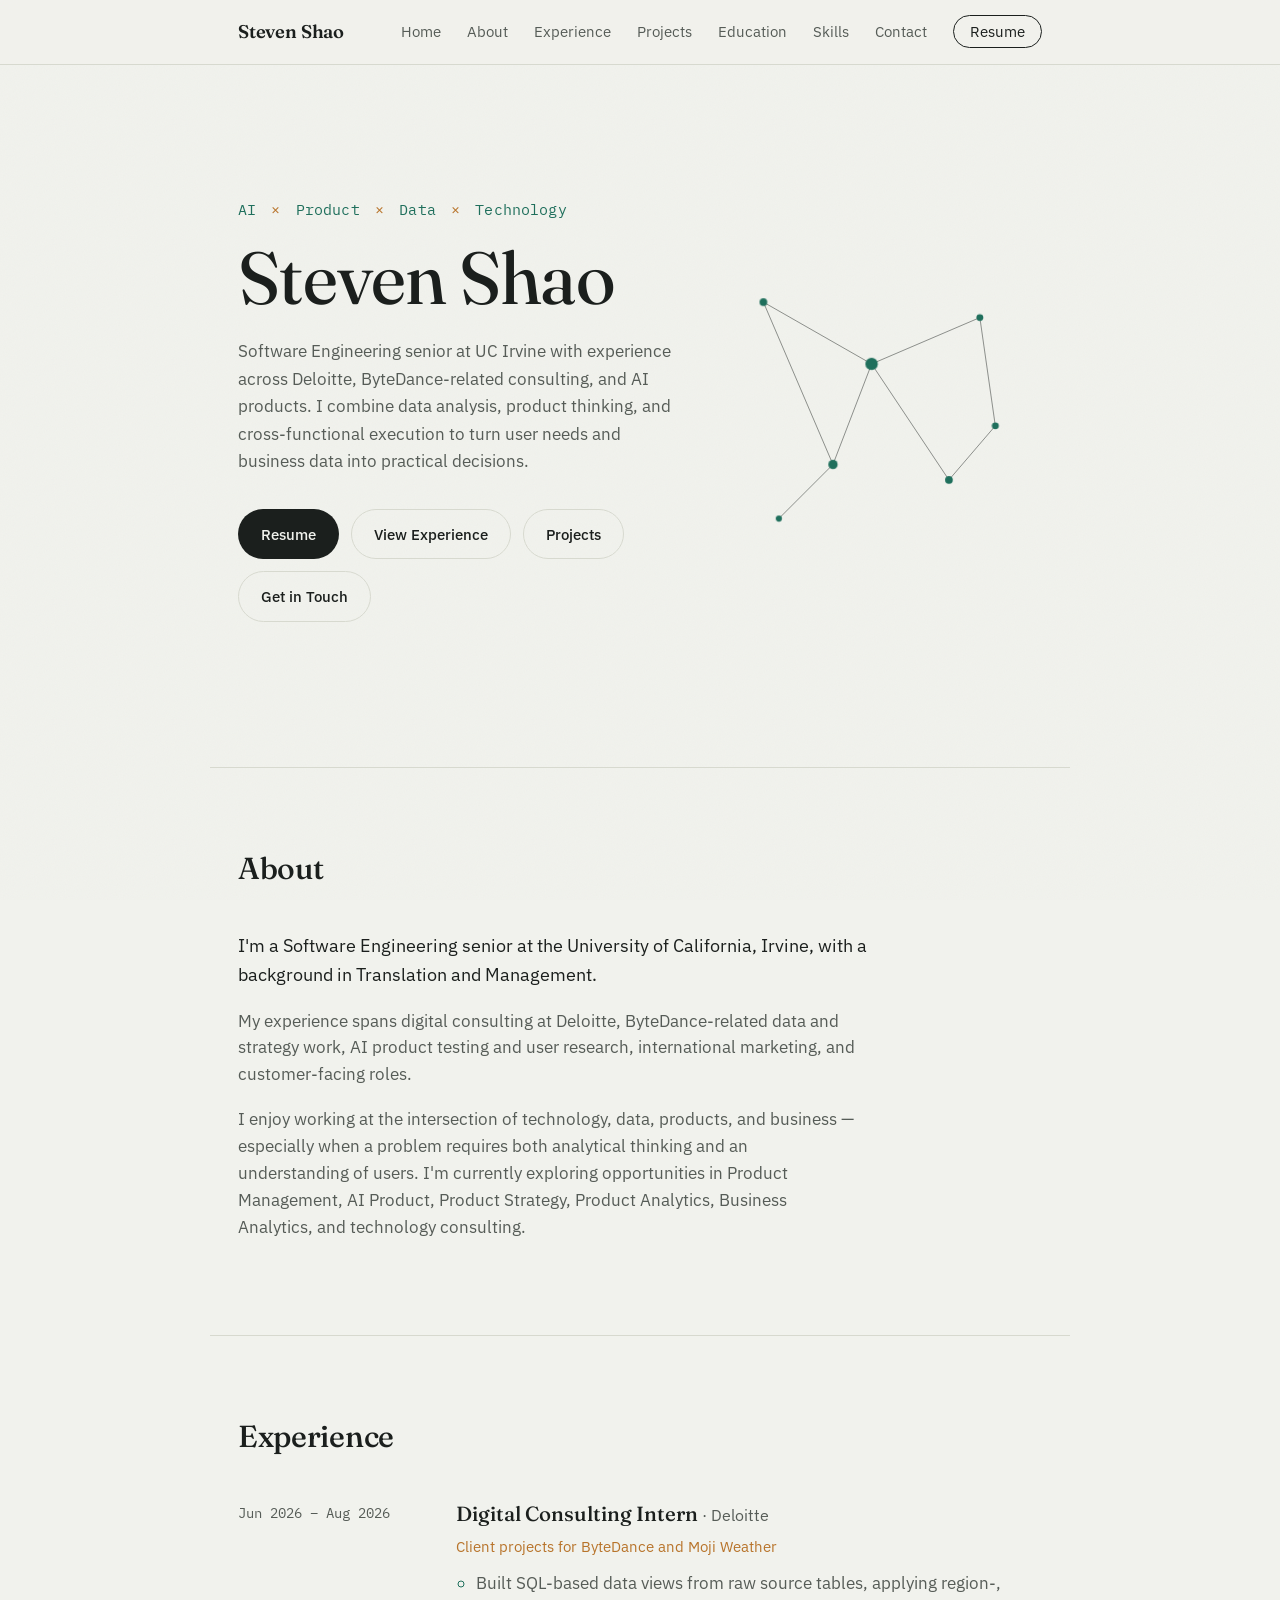
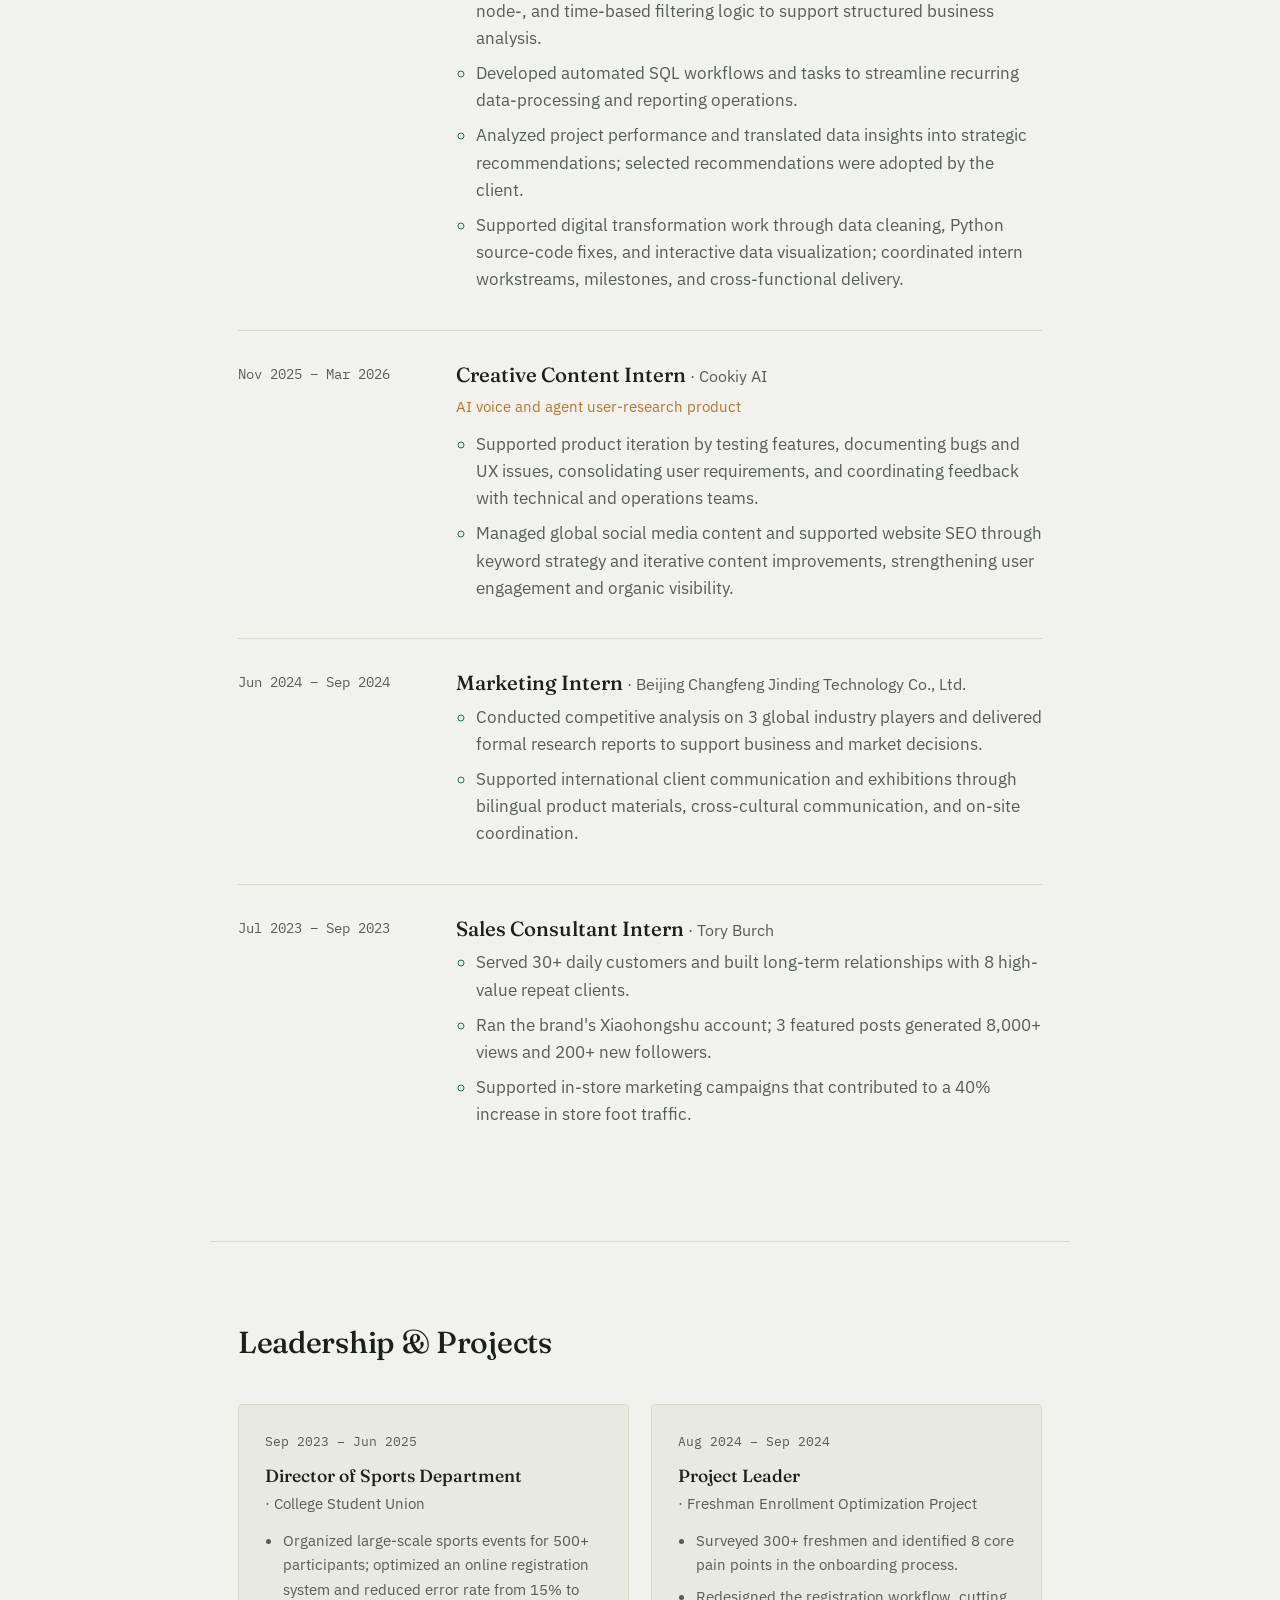
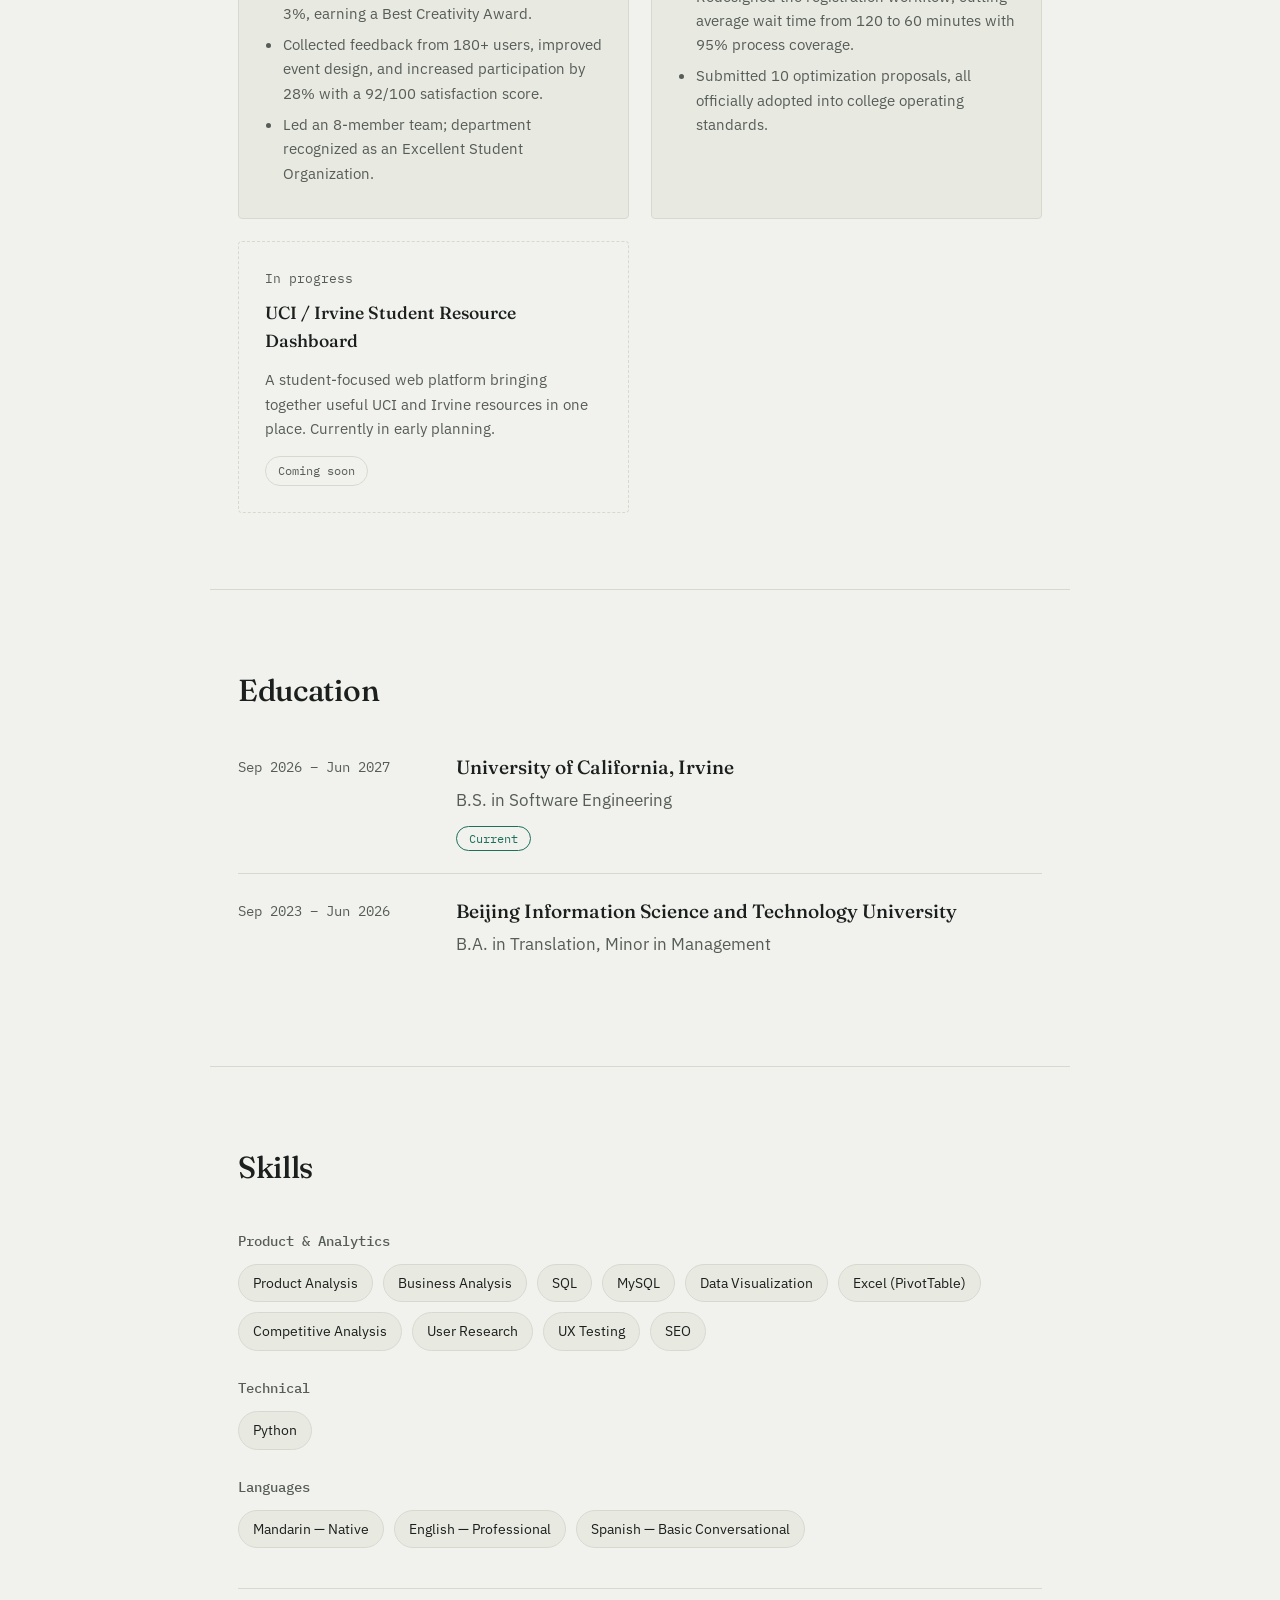
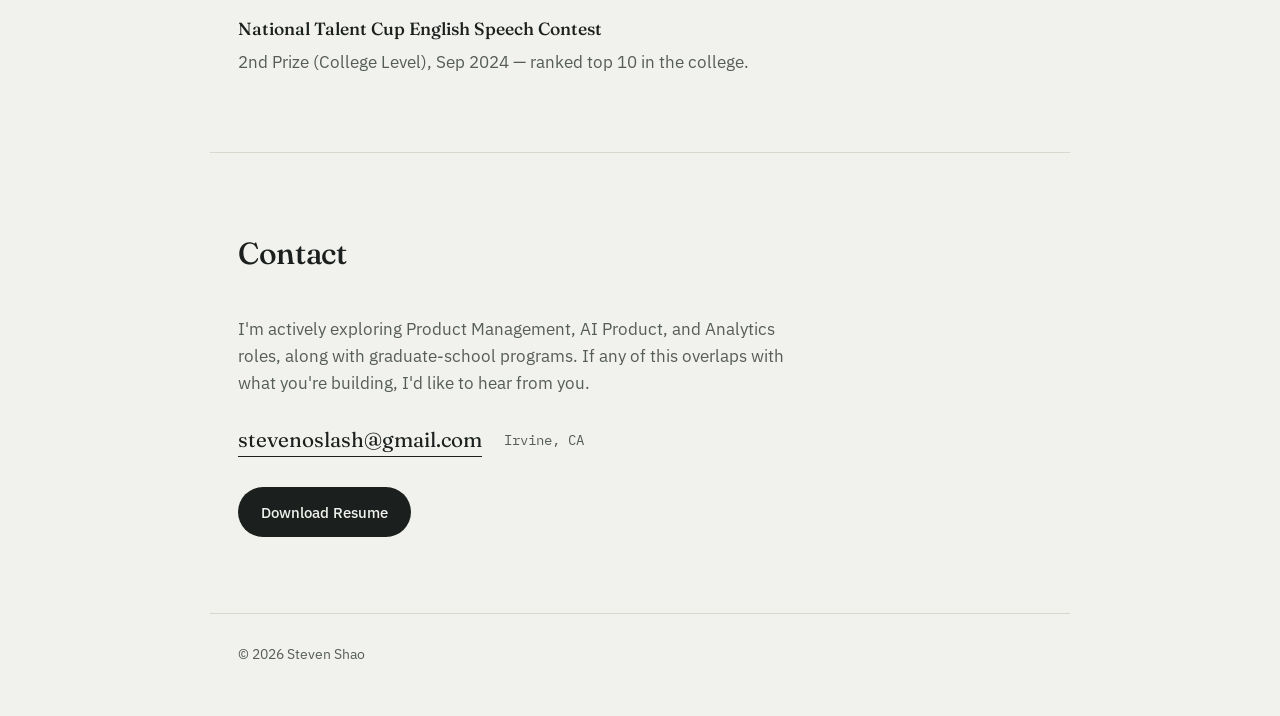
==== commit ecf5b852: "Add files via upload" ====
--- a/index.html
+++ b/index.html
@@ -1,1071 +1,296 @@
 <!DOCTYPE html>
-<html lang="zh">
+<html lang="en">
 <head>
 <meta charset="UTF-8">
 <meta name="viewport" content="width=device-width, initial-scale=1.0">
-<title>邵瑞麟 Steven Shao</title>
+<title>Steven Shao — AI × Product × Data × Technology</title>
+<meta name="description" content="Steven Shao — Software Engineering senior at UC Irvine. Product, data, and AI, grounded in engineering.">
 <link rel="preconnect" href="https://fonts.googleapis.com">
 <link rel="preconnect" href="https://fonts.gstatic.com" crossorigin>
-<link href="https://fonts.googleapis.com/css2?family=Cormorant+Garamond:ital,wght@0,300;0,400;0,600;1,300;1,400&family=Inter:wght@300;400;500;600&display=swap" rel="stylesheet">
-<style>
-  :root {
-    --bg: #0D0D0D;
-    --bg2: #141414;
-    --bg3: #1A1A1A;
-    --text: #F0EDE8;
-    --text-muted: #8A8580;
-    --gold: #C9A96E;
-    --gold-light: #DFC28F;
-    --blue: #8599B0;
-    --border: rgba(240,237,232,0.08);
-    --border-gold: rgba(201,169,110,0.3);
-  }
-
-  *, *::before, *::after { box-sizing: border-box; margin: 0; padding: 0; }
-
-  html { scroll-behavior: smooth; }
-
-  body {
-    background: var(--bg);
-    color: var(--text);
-    font-family: 'Inter', 'PingFang SC', 'Hiragino Sans GB', 'Microsoft YaHei', sans-serif;
-    font-size: 15px;
-    line-height: 1.7;
-    overflow-x: hidden;
-  }
-
-  /* ─── NAV ─── */
-  nav {
-    position: fixed; top: 0; left: 0; right: 0; z-index: 100;
-    display: flex; align-items: center; justify-content: space-between;
-    padding: 20px 48px;
-    background: rgba(13,13,13,0.85);
-    backdrop-filter: blur(16px);
-    border-bottom: 1px solid var(--border);
-    transition: padding 0.3s ease;
-  }
-  nav.scrolled { padding: 14px 48px; }
-
-  .nav-logo {
-    font-family: 'Cormorant Garamond', serif;
-    font-size: 22px;
-    font-weight: 300;
-    letter-spacing: 0.04em;
-    color: var(--text);
-    text-decoration: none;
-  }
-  .nav-logo span { color: var(--gold); }
-
-  .nav-links {
-    display: flex; gap: 36px; list-style: none;
-  }
-  .nav-links a {
-    color: var(--text-muted);
-    text-decoration: none;
-    font-size: 12px;
-    letter-spacing: 0.1em;
-    text-transform: uppercase;
-    transition: color 0.2s;
-  }
-  .nav-links a:hover { color: var(--gold); }
-
-  /* Language switcher */
-  .lang-switcher {
-    display: flex; gap: 2px;
-    background: var(--bg3);
-    border: 1px solid var(--border);
-    border-radius: 20px;
-    padding: 4px;
-  }
-  .lang-btn {
-    background: none; border: none;
-    color: var(--text-muted);
-    font-size: 11px;
-    font-weight: 500;
-    letter-spacing: 0.05em;
-    padding: 4px 10px;
-    border-radius: 14px;
-    cursor: pointer;
-    transition: all 0.2s;
-    font-family: inherit;
-  }
-  .lang-btn.active {
-    background: var(--gold);
-    color: var(--bg);
-  }
-  .lang-btn:hover:not(.active) { color: var(--text); }
-
-  /* ─── HERO ─── */
-  #hero {
-    min-height: 100vh;
-    display: grid;
-    grid-template-columns: 1fr 1fr;
-    position: relative;
-    overflow: hidden;
-  }
-
-  .hero-left {
-    display: flex; flex-direction: column; justify-content: flex-end;
-    padding: 0 64px 80px 48px;
-    position: relative; z-index: 2;
-  }
-
-  .hero-eyebrow {
-    font-size: 11px;
-    letter-spacing: 0.18em;
-    text-transform: uppercase;
-    color: var(--gold);
-    margin-bottom: 24px;
-  }
-
-  .hero-name-zh {
-    font-family: 'Cormorant Garamond', serif;
-    font-size: clamp(72px, 8vw, 120px);
-    font-weight: 300;
-    line-height: 0.9;
-    letter-spacing: -0.02em;
-    color: var(--text);
-    margin-bottom: 8px;
-  }
-
-  .hero-name-en {
-    font-family: 'Cormorant Garamond', serif;
-    font-size: clamp(28px, 3vw, 44px);
-    font-weight: 300;
-    font-style: italic;
-    color: var(--gold);
-    margin-bottom: 32px;
-    letter-spacing: 0.02em;
-  }
-
-  .hero-desc {
-    font-size: 14px;
-    color: var(--text-muted);
-    max-width: 380px;
-    line-height: 1.8;
-    margin-bottom: 48px;
-  }
-
-  .hero-cta {
-    display: flex; gap: 16px; flex-wrap: wrap;
-  }
-
-  .btn-primary {
-    display: inline-flex; align-items: center; gap: 8px;
-    background: var(--gold);
-    color: var(--bg);
-    padding: 12px 28px;
-    font-size: 12px;
-    font-weight: 600;
-    letter-spacing: 0.08em;
-    text-transform: uppercase;
-    text-decoration: none;
-    border: none; cursor: pointer;
-    transition: all 0.25s;
-    font-family: inherit;
-  }
-  .btn-primary:hover { background: var(--gold-light); transform: translateY(-1px); }
-
-  .btn-ghost {
-    display: inline-flex; align-items: center; gap: 8px;
-    border: 1px solid var(--border-gold);
-    color: var(--gold);
-    padding: 12px 28px;
-    font-size: 12px;
-    font-weight: 500;
-    letter-spacing: 0.08em;
-    text-transform: uppercase;
-    text-decoration: none;
-    transition: all 0.25s;
-  }
-  .btn-ghost:hover { background: rgba(201,169,110,0.08); }
-
-  .hero-right {
-    position: relative;
-    overflow: hidden;
-  }
-
-  .hero-photo-container {
-    position: absolute; inset: 0;
-    display: flex; align-items: flex-end; justify-content: center;
-  }
-
-  .hero-photo {
-    width: 100%; height: 100%;
-    object-fit: cover;
-    object-position: center top;
-    filter: grayscale(20%) contrast(1.05);
-    display: block;
-  }
-
-  .hero-photo-overlay {
-    position: absolute; inset: 0;
-    background: linear-gradient(to right, var(--bg) 0%, transparent 30%),
-                linear-gradient(to top, var(--bg) 0%, transparent 25%);
-  }
-
-  .hero-ghost-text {
-    position: absolute;
-    bottom: -20px; right: -10px;
-    font-family: 'Cormorant Garamond', serif;
-    font-size: clamp(100px, 14vw, 200px);
-    font-weight: 600;
-    color: transparent;
-    -webkit-text-stroke: 1px rgba(201,169,110,0.12);
-    line-height: 1;
-    pointer-events: none;
-    z-index: 1;
-    white-space: nowrap;
-  }
-
-  .hero-stats {
-    position: absolute; bottom: 80px; right: 48px; z-index: 3;
-    display: flex; flex-direction: column; gap: 24px; align-items: flex-end;
-  }
-  .stat-item { text-align: right; }
-  .stat-num {
-    font-family: 'Cormorant Garamond', serif;
-    font-size: 36px; font-weight: 300;
-    color: var(--gold); line-height: 1;
-  }
-  .stat-label { font-size: 11px; color: var(--text-muted); letter-spacing: 0.1em; text-transform: uppercase; }
-
-  .scroll-indicator {
-    position: absolute; bottom: 32px; left: 50%; transform: translateX(-50%);
-    display: flex; flex-direction: column; align-items: center; gap: 8px;
-    color: var(--text-muted); font-size: 10px; letter-spacing: 0.12em; text-transform: uppercase;
-    animation: float 2s ease-in-out infinite;
-  }
-  .scroll-line {
-    width: 1px; height: 40px;
-    background: linear-gradient(to bottom, var(--gold), transparent);
-  }
-
-  @keyframes float {
-    0%, 100% { transform: translateX(-50%) translateY(0); }
-    50% { transform: translateX(-50%) translateY(6px); }
-  }
-
-  /* ─── SECTIONS ─── */
-  section { padding: 100px 48px; }
-  section:nth-child(even) { background: var(--bg2); }
-
-  .section-header {
-    display: flex; align-items: baseline; gap: 20px;
-    margin-bottom: 64px;
-  }
-  .section-tag {
-    font-size: 11px; letter-spacing: 0.18em; text-transform: uppercase;
-    color: var(--gold); white-space: nowrap;
-  }
-  .section-title {
-    font-family: 'Cormorant Garamond', serif;
-    font-size: clamp(36px, 5vw, 56px);
-    font-weight: 300;
-    line-height: 1.1;
-    color: var(--text);
-  }
-  .section-line {
-    flex: 1; height: 1px; background: var(--border); min-width: 40px;
-  }
-
-  /* ─── ABOUT ─── */
-  #about .about-grid {
-    display: grid; grid-template-columns: 1fr 1fr; gap: 80px; align-items: start;
-  }
-  .about-lead {
-    font-family: 'Cormorant Garamond', serif;
-    font-size: clamp(22px, 2.5vw, 30px);
-    font-weight: 300;
-    line-height: 1.5;
-    color: var(--text);
-    margin-bottom: 28px;
-  }
-  .about-body {
-    color: var(--text-muted);
-    line-height: 1.9;
-    font-size: 14px;
-  }
-  .skills-grid {
-    display: grid; grid-template-columns: 1fr 1fr; gap: 20px;
-  }
-  .skill-card {
-    border: 1px solid var(--border);
-    padding: 24px;
-    transition: border-color 0.2s, background 0.2s;
-  }
-  .skill-card:hover { border-color: var(--border-gold); background: rgba(201,169,110,0.03); }
-  .skill-card-icon { font-size: 20px; margin-bottom: 12px; }
-  .skill-card-title { font-size: 12px; font-weight: 600; letter-spacing: 0.06em; text-transform: uppercase; color: var(--gold); margin-bottom: 8px; }
-  .skill-card-body { font-size: 13px; color: var(--text-muted); line-height: 1.7; }
-
-  /* ─── EXPERIENCE ─── */
-  #experience .exp-list { display: flex; flex-direction: column; gap: 0; }
-
-  .exp-item {
-    display: grid;
-    grid-template-columns: 200px 1fr;
-    gap: 40px;
-    padding: 40px 0;
-    border-bottom: 1px solid var(--border);
-    position: relative;
-  }
-  .exp-item::before {
-    content: '';
-    position: absolute; left: 200px; top: 0; bottom: 0;
-    width: 1px; background: var(--border);
-  }
-  .exp-meta { padding-right: 40px; }
-  .exp-period { font-size: 12px; color: var(--gold); letter-spacing: 0.05em; margin-bottom: 6px; }
-  .exp-company { font-size: 13px; color: var(--text-muted); }
-  .exp-content { padding-left: 40px; }
-  .exp-role {
-    font-family: 'Cormorant Garamond', serif;
-    font-size: 24px; font-weight: 400;
-    color: var(--text); margin-bottom: 16px; line-height: 1.2;
-  }
-  .exp-bullets { list-style: none; display: flex; flex-direction: column; gap: 8px; }
-  .exp-bullets li {
-    font-size: 13px; color: var(--text-muted); padding-left: 16px; position: relative;
-  }
-  .exp-bullets li::before {
-    content: '—'; position: absolute; left: 0; color: var(--gold);
-  }
-  .exp-tag {
-    display: inline-block;
-    font-size: 10px; letter-spacing: 0.1em; text-transform: uppercase;
-    color: var(--blue); border: 1px solid rgba(133,153,176,0.3);
-    padding: 3px 8px; margin-top: 12px; margin-right: 6px;
-  }
-
-  /* ─── PROJECTS ─── */
-  #projects .projects-grid {
-    display: grid; grid-template-columns: repeat(3, 1fr); gap: 1px;
-    background: var(--border);
-  }
-  .project-card {
-    background: var(--bg2);
-    padding: 40px 32px;
-    transition: background 0.25s;
-    position: relative; overflow: hidden;
-  }
-  .project-card:hover { background: var(--bg3); }
-  .project-card::after {
-    content: '';
-    position: absolute; bottom: 0; left: 0; right: 0; height: 2px;
-    background: var(--gold);
-    transform: scaleX(0); transform-origin: left;
-    transition: transform 0.3s ease;
-  }
-  .project-card:hover::after { transform: scaleX(1); }
-  .project-num { font-family: 'Cormorant Garamond', serif; font-size: 48px; font-weight: 300; color: rgba(201,169,110,0.15); line-height: 1; margin-bottom: 16px; }
-  .project-title { font-size: 16px; font-weight: 500; color: var(--text); margin-bottom: 12px; line-height: 1.4; }
-  .project-desc { font-size: 13px; color: var(--text-muted); line-height: 1.7; }
-  .project-tags { display: flex; flex-wrap: wrap; gap: 6px; margin-top: 20px; }
-  .ptag { font-size: 10px; letter-spacing: 0.08em; text-transform: uppercase; color: var(--gold); border: 1px solid var(--border-gold); padding: 2px 8px; }
-
-  /* ─── EDUCATION ─── */
-  #education .edu-card {
-    border: 1px solid var(--border);
-    padding: 48px;
-    display: grid; grid-template-columns: 1fr 1fr; gap: 60px; align-items: start;
-    max-width: 1000px;
-  }
-  .edu-school {
-    font-family: 'Cormorant Garamond', serif;
-    font-size: 32px; font-weight: 300;
-    color: var(--text); margin-bottom: 8px; line-height: 1.2;
-  }
-  .edu-degree { color: var(--gold); font-size: 13px; margin-bottom: 4px; }
-  .edu-period { color: var(--text-muted); font-size: 12px; }
-  .edu-courses { margin-top: 32px; }
-  .edu-courses-title { font-size: 11px; letter-spacing: 0.12em; text-transform: uppercase; color: var(--text-muted); margin-bottom: 16px; }
-  .course-pills { display: flex; flex-wrap: wrap; gap: 8px; }
-  .course-pill { background: var(--bg3); border: 1px solid var(--border); font-size: 12px; color: var(--text-muted); padding: 5px 12px; }
-  .edu-awards { margin-top: 32px; }
-  .award-item {
-    display: flex; gap: 16px; padding: 16px 0; border-bottom: 1px solid var(--border);
-  }
-  .award-icon { color: var(--gold); font-size: 18px; flex-shrink: 0; margin-top: 2px; }
-  .award-text { font-size: 13px; color: var(--text-muted); line-height: 1.6; }
-  .award-text strong { color: var(--text); display: block; margin-bottom: 2px; }
-
-  /* ─── CONTACT ─── */
-  #contact { background: var(--bg); }
-  .contact-inner {
-    display: grid; grid-template-columns: 1fr 1fr; gap: 80px; align-items: start;
-  }
-  .contact-lead {
-    font-family: 'Cormorant Garamond', serif;
-    font-size: clamp(36px, 5vw, 60px);
-    font-weight: 300; line-height: 1.1; color: var(--text);
-  }
-  .contact-lead em { font-style: italic; color: var(--gold); }
-  .contact-sub { margin-top: 24px; font-size: 14px; color: var(--text-muted); line-height: 1.8; }
-  .contact-list { display: flex; flex-direction: column; gap: 24px; margin-top: 48px; }
-  .contact-item { display: flex; gap: 20px; align-items: flex-start; }
-  .contact-item-icon { color: var(--gold); font-size: 16px; margin-top: 3px; flex-shrink: 0; }
-  .contact-item-label { font-size: 10px; letter-spacing: 0.12em; text-transform: uppercase; color: var(--text-muted); margin-bottom: 4px; }
-  .contact-item-value { font-size: 14px; color: var(--text); }
-  .contact-item-value a { color: var(--text); text-decoration: none; transition: color 0.2s; }
-  .contact-item-value a:hover { color: var(--gold); }
-
-  /* ─── FOOTER ─── */
-  footer {
-    border-top: 1px solid var(--border);
-    padding: 32px 48px;
-    display: flex; justify-content: space-between; align-items: center;
-    color: var(--text-muted); font-size: 12px;
-  }
-
-  /* ─── MOBILE ─── */
-  .hamburger { display: none; background: none; border: none; cursor: pointer; padding: 4px; }
-  .hamburger span { display: block; width: 22px; height: 1px; background: var(--text); margin: 5px 0; transition: all 0.3s; }
-
-  @media (max-width: 900px) {
-    nav { padding: 16px 24px; }
-    nav.scrolled { padding: 12px 24px; }
-
-    .nav-links { display: none; }
-    .nav-links.open {
-      display: flex; flex-direction: column;
-      position: fixed; inset: 0; top: 60px;
-      background: var(--bg2);
-      align-items: center; justify-content: center;
-      gap: 40px; z-index: 99;
-    }
-    .nav-links.open a { font-size: 18px; color: var(--text); }
-    .hamburger { display: block; }
-
-    #hero { grid-template-columns: 1fr; min-height: 100svh; }
-    .hero-left { padding: 120px 24px 60px; justify-content: flex-end; }
-    .hero-right { display: none; }
-    .hero-ghost-text { display: none; }
-    .hero-stats { display: none; }
-
-    section { padding: 72px 24px; }
-
-    #about .about-grid { grid-template-columns: 1fr; gap: 48px; }
-    .skills-grid { grid-template-columns: 1fr; }
-
-    .exp-item { grid-template-columns: 1fr; gap: 8px; }
-    .exp-item::before { display: none; }
-    .exp-meta { padding: 0; }
-    .exp-content { padding: 0; margin-top: 4px; }
-
-    #projects .projects-grid { grid-template-columns: 1fr; }
-
-    #education .edu-card { grid-template-columns: 1fr; gap: 32px; padding: 32px 24px; }
-
-    .contact-inner { grid-template-columns: 1fr; gap: 40px; }
-
-    footer { flex-direction: column; gap: 8px; text-align: center; padding: 24px; }
-
-    .section-header { flex-wrap: wrap; gap: 12px; }
-    .section-line { display: none; }
-  }
-
-  /* ─── ANIMATIONS ─── */
-  .reveal {
-    opacity: 0; transform: translateY(24px);
-    transition: opacity 0.7s ease, transform 0.7s ease;
-  }
-  .reveal.visible { opacity: 1; transform: translateY(0); }
-  .reveal-delay-1 { transition-delay: 0.1s; }
-  .reveal-delay-2 { transition-delay: 0.2s; }
-  .reveal-delay-3 { transition-delay: 0.3s; }
-  .reveal-delay-4 { transition-delay: 0.4s; }
-
-  @media (prefers-reduced-motion: reduce) {
-    .reveal { opacity: 1; transform: none; transition: none; }
-    @keyframes float { from, to { transform: translateX(-50%); } }
-  }
-</style>
+<link href="https://fonts.googleapis.com/css2?family=Fraunces:ital,opsz,wght@0,9..144,300;0,9..144,450;0,9..144,600;1,9..144,450&family=IBM+Plex+Sans:wght@400;500;600&family=IBM+Plex+Mono:wght@400;500&display=swap" rel="stylesheet">
+<link rel="stylesheet" href="style.css">
 </head>
 <body>
 
-<!-- NAV -->
-<nav id="navbar">
-  <a href="#hero" class="nav-logo">邵<span>·</span>Steven</a>
-  <ul class="nav-links" id="nav-links">
-    <li><a href="#about" data-i18n="nav.about">关于我</a></li>
-    <li><a href="#experience" data-i18n="nav.exp">经历</a></li>
-    <li><a href="#projects" data-i18n="nav.projects">项目</a></li>
-    <li><a href="#education" data-i18n="nav.edu">教育</a></li>
-    <li><a href="#contact" data-i18n="nav.contact">联系</a></li>
-  </ul>
-  <div style="display:flex;gap:16px;align-items:center;">
-    <div class="lang-switcher">
-      <button class="lang-btn active" onclick="setLang('zh')">中</button>
-      <button class="lang-btn" onclick="setLang('en')">EN</button>
-      <button class="lang-btn" onclick="setLang('es')">ES</button>
-    </div>
-    <button class="hamburger" id="hamburger" aria-label="Menu">
+<div class="grain" aria-hidden="true"></div>
+
+<header class="site-header" id="top">
+  <nav class="nav container">
+    <a href="#top" class="nav__mark">Steven Shao</a>
+    <button class="nav__toggle" id="navToggle" aria-label="Toggle navigation" aria-expanded="false">
       <span></span><span></span><span></span>
     </button>
-  </div>
-</nav>
-
-<!-- HERO -->
-<section id="hero">
-  <div class="hero-left">
-    <p class="hero-eyebrow" data-i18n="hero.eyebrow">数字咨询 · 翻译管理 · 内容创作</p>
-    <h1 class="hero-name-zh">邵瑞麟</h1>
-    <p class="hero-name-en">Steven Shao</p>
-    <p class="hero-desc" data-i18n="hero.desc">北京信息科技大学翻译与管理双修在读生。具备德勤数字咨询、AI产品、市场营销实习经历，融汇多语言能力与数据分析思维，致力于数字咨询领域。</p>
-    <div class="hero-cta">
-      <a href="#experience" class="btn-primary" data-i18n="hero.cta1">查看经历</a>
-      <a href="#contact" class="btn-ghost" data-i18n="hero.cta2">联系我</a>
-    </div>
-  </div>
-  <div class="hero-right">
-    <div class="hero-photo-container">
-      <img src="PIC_1_X5 (2).png" alt="邵瑞麟 Steven" class="hero-photo" onerror="this.style.display='none'">
-      <div class="hero-photo-overlay"></div>
-    </div>
-    <div class="hero-ghost-text">邵</div>
-    <div class="hero-stats">
-      <div class="stat-item">
-        <div class="stat-num">105</div>
-        <div class="stat-label">TOEFL</div>
-      </div>
-      <div class="stat-item">
-        <div class="stat-num">4</div>
-        <div class="stat-label" data-i18n="hero.stat2">实习经历</div>
-      </div>
-      <div class="stat-item">
-        <div class="stat-num">3</div>
-        <div class="stat-label" data-i18n="hero.stat3">语言能力</div>
-      </div>
-    </div>
-  </div>
-  <div class="scroll-indicator">
-    <div class="scroll-line"></div>
-    <span data-i18n="hero.scroll">SCROLL</span>
-  </div>
-</section>
-
-<!-- ABOUT -->
-<section id="about">
-  <div class="section-header reveal">
-    <span class="section-tag">01</span>
-    <h2 class="section-title" data-i18n="about.title">关于我</h2>
-    <div class="section-line"></div>
-  </div>
-  <div class="about-grid">
-    <div>
-      <p class="about-lead reveal" data-i18n="about.lead">翻译+管理复合背景，多语言能力与数字思维的交汇点。</p>
-      <p class="about-body reveal reveal-delay-1" data-i18n="about.body">21岁，就读于北京信息科技大学，主修翻译，辅修管理。托福105分，具备流利商务英语和西班牙语基础交流能力。在德勤数字咨询、AI创业公司和知名消费品牌积累了丰富实习经历，擅长数据分析、项目协调与跨文化沟通，致力于在数字咨询领域持续深耕。</p>
-    </div>
-    <div class="skills-grid">
-      <div class="skill-card reveal">
-        <div class="skill-card-icon">🌐</div>
-        <div class="skill-card-title" data-i18n="skill1.title">语言能力</div>
-        <div class="skill-card-body" data-i18n="skill1.body">中文（母语）· 英语（托福105）· 西班牙语（基础交流）</div>
-      </div>
-      <div class="skill-card reveal reveal-delay-1">
-        <div class="skill-card-icon">📊</div>
-        <div class="skill-card-title" data-i18n="skill2.title">数据分析</div>
-        <div class="skill-card-body" data-i18n="skill2.body">Python · MySQL · Excel · 商业数据可视化</div>
-      </div>
-      <div class="skill-card reveal reveal-delay-2">
-        <div class="skill-card-icon">💡</div>
-        <div class="skill-card-title" data-i18n="skill3.title">数字咨询</div>
-        <div class="skill-card-body" data-i18n="skill3.body">业务流程梳理 · 数字化转型 · 方案撰写</div>
-      </div>
-      <div class="skill-card reveal reveal-delay-3">
-        <div class="skill-card-icon">🎬</div>
-        <div class="skill-card-title" data-i18n="skill4.title">内容创作</div>
-        <div class="skill-card-body" data-i18n="skill4.body">剪映 · PR · 小红书运营 · SEO优化</div>
-      </div>
-    </div>
-  </div>
-</section>
-
-<!-- EXPERIENCE -->
-<section id="experience">
-  <div class="section-header reveal">
-    <span class="section-tag">02</span>
-    <h2 class="section-title" data-i18n="exp.title">实习经历</h2>
-    <div class="section-line"></div>
-  </div>
-  <div class="exp-list">
-
-    <div class="exp-item reveal">
-      <div class="exp-meta">
-        <div class="exp-period">2026.06 — 2026.08</div>
-        <div class="exp-company">德勤（北京）<br>Deloitte Beijing</div>
-      </div>
-      <div class="exp-content">
-        <h3 class="exp-role" data-i18n="exp1.role">Digital Consulting 实习生</h3>
-        <ul class="exp-bullets">
-          <li data-i18n="exp1.b1">参与企业数字化转型咨询，梳理业务流程，调研行业方案并输出简报</li>
-          <li data-i18n="exp1.b2">使用Excel、Python处理业务数据，完成清洗、统计与可视化分析</li>
-          <li data-i18n="exp1.b3">协助搭建解决方案框架，编写中英文咨询文档与演示文稿</li>
-          <li data-i18n="exp1.b4">对接客户与内部团队，同步进度，跟进方案迭代落地</li>
-        </ul>
-        <div>
-          <span class="exp-tag">Digital Consulting</span>
-          <span class="exp-tag">Python</span>
-          <span class="exp-tag">Data Analysis</span>
-        </div>
-      </div>
-    </div>
-
-    <div class="exp-item reveal">
-      <div class="exp-meta">
-        <div class="exp-period">2025.11 — 2026.03</div>
-        <div class="exp-company">Cookiy AI</div>
-      </div>
-      <div class="exp-content">
-        <h3 class="exp-role" data-i18n="exp2.role">创意内容实习生</h3>
-        <ul class="exp-bullets">
-          <li data-i18n="exp2.b1">负责海外社媒账号运营与内容创作，提升曝光与互动</li>
-          <li data-i18n="exp2.b2">开展官网SEO优化，布局关键词，提升自然搜索流量</li>
-          <li data-i18n="exp2.b3">参与AI产品功能测试，记录并反馈问题，优化使用体验</li>
-          <li data-i18n="exp2.b4">协助产品岗位，梳理需求，对接技术与运营团队</li>
-        </ul>
-        <div>
-          <span class="exp-tag">SEO</span>
-          <span class="exp-tag">Social Media</span>
-          <span class="exp-tag">AI Product</span>
-        </div>
-      </div>
-    </div>
-
-    <div class="exp-item reveal">
-      <div class="exp-meta">
-        <div class="exp-period">2024.06 — 2024.09</div>
-        <div class="exp-company">北京长峰金鼎科技<br>Changfeng Jinding</div>
-      </div>
-      <div class="exp-content">
-        <h3 class="exp-role" data-i18n="exp3.role">市场营销实习生</h3>
-        <ul class="exp-bullets">
-          <li data-i18n="exp3.b1">翻译产品手册（30+专业术语），支撑海外客户与展会工作</li>
-          <li data-i18n="exp3.b2">调研3家国际品牌，整理数据并输出竞品分析报告</li>
-          <li data-i18n="exp3.b3">上海展会接待海外客户，完成商务对接</li>
-        </ul>
-        <div>
-          <span class="exp-tag">Translation</span>
-          <span class="exp-tag">Market Research</span>
-          <span class="exp-tag">B2B</span>
-        </div>
-      </div>
-    </div>
-
-    <div class="exp-item reveal">
-      <div class="exp-meta">
-        <div class="exp-period">2023.07 — 2023.09</div>
-        <div class="exp-company">Tory Burch</div>
-      </div>
-      <div class="exp-content">
-        <h3 class="exp-role" data-i18n="exp4.role">销售顾问实习生</h3>
-        <ul class="exp-bullets">
-          <li data-i18n="exp4.b1">运营小红书，3篇推荐内容累计8000+浏览、增粉200+</li>
-          <li data-i18n="exp4.b2">日均接待30余名顾客，维护并培育忠实客户</li>
-          <li data-i18n="exp4.b3">配合门店营销活动，客流量提升40%</li>
-        </ul>
-        <div>
-          <span class="exp-tag">小红书</span>
-          <span class="exp-tag">Retail</span>
-          <span class="exp-tag">Customer Relations</span>
-        </div>
-      </div>
-    </div>
-
-  </div>
-</section>
-
-<!-- PROJECTS -->
-<section id="projects">
-  <div class="section-header reveal">
-    <span class="section-tag">03</span>
-    <h2 class="section-title" data-i18n="proj.title">项目经历</h2>
-    <div class="section-line"></div>
-  </div>
-  <div class="projects-grid">
-    <div class="project-card reveal">
-      <div class="project-num">01</div>
-      <h3 class="project-title" data-i18n="proj1.title">新生入学服务优化项目</h3>
-      <p class="project-desc" data-i18n="proj1.desc">作为项目负责人，收集新生反馈，梳理报到流程痛点，精简报到环节，缩短排队时长。整理优化建议形成报告，为学院制度优化提供参考。</p>
-      <div class="project-tags">
-        <span class="ptag">Project Management</span>
-        <span class="ptag">Process Optimization</span>
-      </div>
-    </div>
-    <div class="project-card reveal reveal-delay-1">
-      <div class="project-num">02</div>
-      <h3 class="project-title" data-i18n="proj2.title">3项数据分析项目</h3>
-      <p class="project-desc" data-i18n="proj2.desc">完成3项商业数据分析课程项目，涵盖数据清洗、统计分析与可视化。运用Python与MySQL处理结构化数据，输出可落地的业务洞察。</p>
-      <div class="project-tags">
-        <span class="ptag">Python</span>
-        <span class="ptag">MySQL</span>
-        <span class="ptag">Data Viz</span>
-      </div>
-    </div>
-    <div class="project-card reveal reveal-delay-2">
-      <div class="project-num">03</div>
-      <h3 class="project-title" data-i18n="proj3.title">营销短视频制作</h3>
-      <p class="project-desc" data-i18n="proj3.desc">独立制作2支营销短视频，单支播放量突破5000+。从策划、脚本、拍摄到剪辑全流程独立完成，运用剪映与PR进行后期处理。</p>
-      <div class="project-tags">
-        <span class="ptag">Video Production</span>
-        <span class="ptag">Premiere Pro</span>
-        <span class="ptag">Marketing</span>
-      </div>
-    </div>
-  </div>
-</section>
-
-<!-- EDUCATION -->
-<section id="education">
-  <div class="section-header reveal">
-    <span class="section-tag">04</span>
-    <h2 class="section-title" data-i18n="edu.title">教育背景</h2>
-    <div class="section-line"></div>
-  </div>
-  <div class="edu-card reveal">
-    <div>
-      <h3 class="edu-school" data-i18n="edu.school">北京信息科技大学</h3>
-      <p class="edu-degree" data-i18n="edu.degree">翻译（主修）/ 管理（辅修）</p>
-      <p class="edu-period">2023.09 — 2027.06 · <span data-i18n="edu.status">本科在读</span></p>
-      <div class="edu-courses">
-        <p class="edu-courses-title" data-i18n="edu.courses">核心课程</p>
-        <div class="course-pills">
-          <span class="course-pill" data-i18n="course1">高级英语</span>
-          <span class="course-pill" data-i18n="course2">西班牙语</span>
-          <span class="course-pill">Python</span>
-          <span class="course-pill">MySQL</span>
-          <span class="course-pill" data-i18n="course5">商业数据分析</span>
-          <span class="course-pill" data-i18n="course6">短视频制作</span>
-        </div>
-      </div>
-    </div>
-    <div>
-      <div class="edu-awards">
-        <div class="award-item">
-          <div class="award-icon">🏆</div>
-          <div class="award-text">
-            <strong data-i18n="award.title">全国人才杯英语演讲比赛 · 校级二等奖</strong>
-            <span data-i18n="award.desc">全院排名前十，擅长跨文化主题演讲，具备优秀英文表达与逻辑思维能力</span>
-          </div>
-        </div>
-        <div class="award-item" style="border:none;">
-          <div class="award-icon">🎓</div>
-          <div class="award-text">
-            <strong data-i18n="award2.title">学院学生会 · 体育部部长</strong>
-            <span data-i18n="award2.desc">2023.09—2025.06 带领8人团队统筹全院体育赛事，优化线上报名流程</span>
-          </div>
-        </div>
-      </div>
-    </div>
-  </div>
-</section>
-
-<!-- CONTACT -->
-<section id="contact">
-  <div class="contact-inner">
-    <div>
-      <h2 class="contact-lead reveal">
-        <span data-i18n="contact.lead1">让我们</span><br>
-        <em data-i18n="contact.lead2">开始对话</em>
-      </h2>
-      <p class="contact-sub reveal reveal-delay-1" data-i18n="contact.sub">无论是咨询合作、实习机会还是一次简单的交流，我都很乐意听到你的声音。</p>
-    </div>
-    <div>
-      <div class="contact-list">
-        <div class="contact-item reveal">
-          <div class="contact-item-icon">📱</div>
-          <div>
-            <div class="contact-item-label" data-i18n="contact.phone">电话</div>
-            <div class="contact-item-value">18514252617</div>
-          </div>
-        </div>
-        <div class="contact-item reveal reveal-delay-1">
-          <div class="contact-item-icon">✉️</div>
-          <div>
-            <div class="contact-item-label" data-i18n="contact.email">邮箱</div>
-            <div class="contact-item-value"><a href="mailto:srldeyouxiang@163.com">srldeyouxiang@163.com</a></div>
-          </div>
-        </div>
-        <div class="contact-item reveal reveal-delay-2">
-          <div class="contact-item-icon">📍</div>
-          <div>
-            <div class="contact-item-label" data-i18n="contact.location">所在地</div>
-            <div class="contact-item-value" data-i18n="contact.city">北京，中国</div>
-          </div>
-        </div>
-      </div>
-    </div>
-  </div>
-</section>
-
-<!-- FOOTER -->
-<footer>
-  <span>© 2025 邵瑞麟 Steven Shao</span>
-  <span data-i18n="footer.made">Designed with intention · Beijing</span>
+    <ul class="nav__links" id="navLinks">
+      <li><a href="#top" data-nav="top">Home</a></li>
+      <li><a href="#about" data-nav="about">About</a></li>
+      <li><a href="#experience" data-nav="experience">Experience</a></li>
+      <li><a href="#projects" data-nav="projects">Projects</a></li>
+      <li><a href="#education" data-nav="education">Education</a></li>
+      <li><a href="#skills" data-nav="skills">Skills</a></li>
+      <li><a href="#contact" data-nav="contact">Contact</a></li>
+      <li><a href="Steven_Shao_Resume.pdf" class="nav__resume" target="_blank" rel="noopener">Resume</a></li>
+    </ul>
+  </nav>
+</header>
+
+<main>
+
+  <!-- HERO -->
+  <section class="hero container" id="hero">
+    <div class="hero__text">
+      <p class="hero__kicker">AI <span>×</span> Product <span>×</span> Data <span>×</span> Technology</p>
+      <h1 class="hero__name">Steven Shao</h1>
+      <p class="hero__lede">
+        Software Engineering senior at UC Irvine with experience across Deloitte, ByteDance-related
+        consulting, and AI products. I combine data analysis, product thinking, and cross-functional
+        execution to turn user needs and business data into practical decisions.
+      </p>
+      <div class="hero__actions">
+        <a href="Steven_Shao_Resume.pdf" class="btn btn--primary" target="_blank" rel="noopener">Resume</a>
+        <a href="#experience" class="btn btn--ghost">View Experience</a>
+        <a href="#projects" class="btn btn--ghost">Projects</a>
+        <a href="#contact" class="btn btn--ghost">Get in Touch</a>
+      </div>
+    </div>
+    <div class="hero__mark" aria-hidden="true">
+      <svg id="heroSvg" viewBox="0 0 420 420" fill="none" xmlns="http://www.w3.org/2000/svg">
+        <g id="heroLines" stroke="var(--ink)" stroke-width="1.1" opacity="0.55">
+          <line x1="60" y1="70" x2="200" y2="150"/>
+          <line x1="200" y1="150" x2="340" y2="90"/>
+          <line x1="200" y1="150" x2="150" y2="280"/>
+          <line x1="200" y1="150" x2="300" y2="300"/>
+          <line x1="150" y1="280" x2="80" y2="350"/>
+          <line x1="300" y1="300" x2="360" y2="230"/>
+          <line x1="60" y1="70" x2="150" y2="280"/>
+          <line x1="340" y1="90" x2="360" y2="230"/>
+        </g>
+        <g id="heroNodes" fill="var(--accent)">
+          <circle cx="60" cy="70" r="5"/>
+          <circle cx="200" cy="150" r="8"/>
+          <circle cx="340" cy="90" r="4.5"/>
+          <circle cx="150" cy="280" r="6"/>
+          <circle cx="300" cy="300" r="5"/>
+          <circle cx="80" cy="350" r="4"/>
+          <circle cx="360" cy="230" r="4.5"/>
+        </g>
+      </svg>
+    </div>
+  </section>
+
+  <!-- ABOUT -->
+  <section class="section container" id="about">
+    <div class="section__head">
+      <h2>About</h2>
+    </div>
+    <div class="about__body">
+      <p>
+        I'm a Software Engineering senior at the University of California, Irvine, with a background
+        in Translation and Management.
+      </p>
+      <p>
+        My experience spans digital consulting at Deloitte, ByteDance-related data and strategy work,
+        AI product testing and user research, international marketing, and customer-facing roles.
+      </p>
+      <p>
+        I enjoy working at the intersection of technology, data, products, and business — especially
+        when a problem requires both analytical thinking and an understanding of users. I'm currently
+        exploring opportunities in Product Management, AI Product, Product Strategy, Product Analytics,
+        Business Analytics, and technology consulting.
+      </p>
+    </div>
+  </section>
+
+  <!-- EXPERIENCE -->
+  <section class="section container" id="experience">
+    <div class="section__head">
+      <h2>Experience</h2>
+    </div>
+
+    <ol class="timeline">
+      <li class="timeline__item">
+        <div class="timeline__when">Jun 2026 – Aug 2026</div>
+        <div class="timeline__body">
+          <h3>Digital Consulting Intern <span>· Deloitte</span></h3>
+          <p class="timeline__sub">Client projects for ByteDance and Moji Weather</p>
+          <ul>
+            <li>Built SQL-based data views from raw source tables, applying region-, node-, and time-based filtering logic to support structured business analysis.</li>
+            <li>Developed automated SQL workflows and tasks to streamline recurring data-processing and reporting operations.</li>
+            <li>Analyzed project performance and translated data insights into strategic recommendations; selected recommendations were adopted by the client.</li>
+            <li>Supported digital transformation work through data cleaning, Python source-code fixes, and interactive data visualization; coordinated intern workstreams, milestones, and cross-functional delivery.</li>
+          </ul>
+        </div>
+      </li>
+
+      <li class="timeline__item">
+        <div class="timeline__when">Nov 2025 – Mar 2026</div>
+        <div class="timeline__body">
+          <h3>Creative Content Intern <span>· Cookiy AI</span></h3>
+          <p class="timeline__sub">AI voice and agent user-research product</p>
+          <ul>
+            <li>Supported product iteration by testing features, documenting bugs and UX issues, consolidating user requirements, and coordinating feedback with technical and operations teams.</li>
+            <li>Managed global social media content and supported website SEO through keyword strategy and iterative content improvements, strengthening user engagement and organic visibility.</li>
+          </ul>
+        </div>
+      </li>
+
+      <li class="timeline__item">
+        <div class="timeline__when">Jun 2024 – Sep 2024</div>
+        <div class="timeline__body">
+          <h3>Marketing Intern <span>· Beijing Changfeng Jinding Technology Co., Ltd.</span></h3>
+          <ul>
+            <li>Conducted competitive analysis on 3 global industry players and delivered formal research reports to support business and market decisions.</li>
+            <li>Supported international client communication and exhibitions through bilingual product materials, cross-cultural communication, and on-site coordination.</li>
+          </ul>
+        </div>
+      </li>
+
+      <li class="timeline__item">
+        <div class="timeline__when">Jul 2023 – Sep 2023</div>
+        <div class="timeline__body">
+          <h3>Sales Consultant Intern <span>· Tory Burch</span></h3>
+          <ul>
+            <li>Served 30+ daily customers and built long-term relationships with 8 high-value repeat clients.</li>
+            <li>Ran the brand's Xiaohongshu account; 3 featured posts generated 8,000+ views and 200+ new followers.</li>
+            <li>Supported in-store marketing campaigns that contributed to a 40% increase in store foot traffic.</li>
+          </ul>
+        </div>
+      </li>
+    </ol>
+  </section>
+
+  <!-- LEADERSHIP & PROJECTS -->
+  <section class="section container" id="projects">
+    <div class="section__head">
+      <h2>Leadership &amp; Projects</h2>
+    </div>
+
+    <div class="cards">
+      <article class="card">
+        <div class="card__when">Sep 2023 – Jun 2025</div>
+        <h3>Director of Sports Department <span>· College Student Union</span></h3>
+        <ul>
+          <li>Organized large-scale sports events for 500+ participants; optimized an online registration system and reduced error rate from 15% to 3%, earning a Best Creativity Award.</li>
+          <li>Collected feedback from 180+ users, improved event design, and increased participation by 28% with a 92/100 satisfaction score.</li>
+          <li>Led an 8-member team; department recognized as an Excellent Student Organization.</li>
+        </ul>
+      </article>
+
+      <article class="card">
+        <div class="card__when">Aug 2024 – Sep 2024</div>
+        <h3>Project Leader <span>· Freshman Enrollment Optimization Project</span></h3>
+        <ul>
+          <li>Surveyed 300+ freshmen and identified 8 core pain points in the onboarding process.</li>
+          <li>Redesigned the registration workflow, cutting average wait time from 120 to 60 minutes with 95% process coverage.</li>
+          <li>Submitted 10 optimization proposals, all officially adopted into college operating standards.</li>
+        </ul>
+      </article>
+
+      <article class="card card--soon">
+        <div class="card__when">In progress</div>
+        <h3>UCI / Irvine Student Resource Dashboard</h3>
+        <p>
+          A student-focused web platform bringing together useful UCI and Irvine resources in one place.
+          Currently in early planning.
+        </p>
+        <span class="tag">Coming soon</span>
+      </article>
+    </div>
+  </section>
+
+  <!-- EDUCATION -->
+  <section class="section container" id="education">
+    <div class="section__head">
+      <h2>Education</h2>
+    </div>
+
+    <div class="edu">
+      <div class="edu__item">
+        <div class="edu__when">Sep 2026 – Jun 2027</div>
+        <div class="edu__body">
+          <h3>University of California, Irvine</h3>
+          <p>B.S. in Software Engineering</p>
+          <span class="tag tag--current">Current</span>
+        </div>
+      </div>
+      <div class="edu__item">
+        <div class="edu__when">Sep 2023 – Jun 2026</div>
+        <div class="edu__body">
+          <h3>Beijing Information Science and Technology University</h3>
+          <p>B.A. in Translation, Minor in Management</p>
+        </div>
+      </div>
+    </div>
+  </section>
+
+  <!-- SKILLS -->
+  <section class="section container" id="skills">
+    <div class="section__head">
+      <h2>Skills</h2>
+    </div>
+
+    <div class="skills">
+      <div class="skills__group">
+        <h3>Product &amp; Analytics</h3>
+        <ul class="pillrow">
+          <li>Product Analysis</li>
+          <li>Business Analysis</li>
+          <li>SQL</li>
+          <li>MySQL</li>
+          <li>Data Visualization</li>
+          <li>Excel (PivotTable)</li>
+          <li>Competitive Analysis</li>
+          <li>User Research</li>
+          <li>UX Testing</li>
+          <li>SEO</li>
+        </ul>
+      </div>
+      <div class="skills__group">
+        <h3>Technical</h3>
+        <ul class="pillrow">
+          <li>Python</li>
+        </ul>
+      </div>
+      <div class="skills__group">
+        <h3>Languages</h3>
+        <ul class="pillrow">
+          <li>Mandarin — Native</li>
+          <li>English — Professional</li>
+          <li>Spanish — Basic Conversational</li>
+        </ul>
+      </div>
+    </div>
+
+    <div class="award">
+      <h3>National Talent Cup English Speech Contest</h3>
+      <p>2nd Prize (College Level), Sep 2024 — ranked top 10 in the college.</p>
+    </div>
+  </section>
+
+  <!-- CONTACT -->
+  <section class="section container" id="contact">
+    <div class="section__head">
+      <h2>Contact</h2>
+    </div>
+    <div class="contact">
+      <p class="contact__lede">
+        I'm actively exploring Product Management, AI Product, and Analytics roles, along with
+        graduate-school programs. If any of this overlaps with what you're building, I'd like to hear
+        from you.
+      </p>
+      <div class="contact__details">
+        <a href="mailto:stevenoslash@gmail.com" class="contact__link">stevenoslash@gmail.com</a>
+        <span class="contact__loc">Irvine, CA</span>
+      </div>
+      <a href="Steven_Shao_Resume.pdf" class="btn btn--primary" target="_blank" rel="noopener">Download Resume</a>
+    </div>
+  </section>
+
+</main>
+
+<footer class="site-footer container">
+  <span>© 2026 Steven Shao</span>
 </footer>
 
-<script>
-// ─── i18n DATA ───
-const i18n = {
-  zh: {
-    'nav.about': '关于我',
-    'nav.exp': '经历',
-    'nav.projects': '项目',
-    'nav.edu': '教育',
-    'nav.contact': '联系',
-    'hero.eyebrow': '数字咨询 · 翻译管理 · 内容创作',
-    'hero.desc': '北京信息科技大学翻译与管理双修在读生。具备德勤数字咨询、AI产品、市场营销实习经历，融汇多语言能力与数据分析思维，致力于数字咨询领域。',
-    'hero.cta1': '查看经历',
-    'hero.cta2': '联系我',
-    'hero.stat2': '实习经历',
-    'hero.stat3': '语言能力',
-    'hero.scroll': 'SCROLL',
-    'about.title': '关于我',
-    'about.lead': '翻译+管理复合背景，多语言能力与数字思维的交汇点。',
-    'about.body': '21岁，就读于北京信息科技大学，主修翻译，辅修管理。托福105分，具备流利商务英语和西班牙语基础交流能力。在德勤数字咨询、AI创业公司和知名消费品牌积累了丰富实习经历，擅长数据分析、项目协调与跨文化沟通，致力于在数字咨询领域持续深耕。',
-    'skill1.title': '语言能力',
-    'skill1.body': '中文（母语）· 英语（托福105）· 西班牙语（基础交流）',
-    'skill2.title': '数据分析',
-    'skill2.body': 'Python · MySQL · Excel · 商业数据可视化',
-    'skill3.title': '数字咨询',
-    'skill3.body': '业务流程梳理 · 数字化转型 · 方案撰写',
-    'skill4.title': '内容创作',
-    'skill4.body': '剪映 · PR · 小红书运营 · SEO优化',
-    'exp.title': '实习经历',
-    'exp1.role': 'Digital Consulting 实习生',
-    'exp1.b1': '参与企业数字化转型咨询，梳理业务流程，调研行业方案并输出简报',
-    'exp1.b2': '使用Excel、Python处理业务数据，完成清洗、统计与可视化分析',
-    'exp1.b3': '协助搭建解决方案框架，编写中英文咨询文档与演示文稿',
-    'exp1.b4': '对接客户与内部团队，同步进度，跟进方案迭代落地',
-    'exp2.role': '创意内容实习生',
-    'exp2.b1': '负责海外社媒账号运营与内容创作，提升曝光与互动',
-    'exp2.b2': '开展官网SEO优化，布局关键词，提升自然搜索流量',
-    'exp2.b3': '参与AI产品功能测试，记录并反馈问题，优化使用体验',
-    'exp2.b4': '协助产品岗位，梳理需求，对接技术与运营团队',
-    'exp3.role': '市场营销实习生',
-    'exp3.b1': '翻译产品手册（30+专业术语），支撑海外客户与展会工作',
-    'exp3.b2': '调研3家国际品牌，整理数据并输出竞品分析报告',
-    'exp3.b3': '上海展会接待海外客户，完成商务对接',
-    'exp4.role': '销售顾问实习生',
-    'exp4.b1': '运营小红书，3篇推荐内容累计8000+浏览、增粉200+',
-    'exp4.b2': '日均接待30余名顾客，维护并培育忠实客户',
-    'exp4.b3': '配合门店营销活动，客流量提升40%',
-    'proj.title': '项目经历',
-    'proj1.title': '新生入学服务优化项目',
-    'proj1.desc': '作为项目负责人，收集新生反馈，梳理报到流程痛点，精简报到环节，缩短排队时长。整理优化建议形成报告，为学院制度优化提供参考。',
-    'proj2.title': '3项数据分析项目',
-    'proj2.desc': '完成3项商业数据分析课程项目，涵盖数据清洗、统计分析与可视化。运用Python与MySQL处理结构化数据，输出可落地的业务洞察。',
-    'proj3.title': '营销短视频制作',
-    'proj3.desc': '独立制作2支营销短视频，单支播放量突破5000+。从策划、脚本、拍摄到剪辑全流程独立完成，运用剪映与PR进行后期处理。',
-    'edu.title': '教育背景',
-    'edu.school': '北京信息科技大学',
-    'edu.degree': '翻译（主修）/ 管理（辅修）',
-    'edu.status': '本科在读',
-    'edu.courses': '核心课程',
-    'course1': '高级英语',
-    'course2': '西班牙语',
-    'course5': '商业数据分析',
-    'course6': '短视频制作',
-    'award.title': '全国人才杯英语演讲比赛 · 校级二等奖',
-    'award.desc': '全院排名前十，擅长跨文化主题演讲，具备优秀英文表达与逻辑思维能力',
-    'award2.title': '学院学生会 · 体育部部长',
-    'award2.desc': '2023.09—2025.06 带领8人团队统筹全院体育赛事，优化线上报名流程',
-    'contact.lead1': '让我们',
-    'contact.lead2': '开始对话',
-    'contact.sub': '无论是咨询合作、实习机会还是一次简单的交流，我都很乐意听到你的声音。',
-    'contact.phone': '电话',
-    'contact.email': '邮箱',
-    'contact.location': '所在地',
-    'contact.city': '北京，中国',
-    'footer.made': 'Designed with intention · Beijing',
-  },
-  en: {
-    'nav.about': 'About',
-    'nav.exp': 'Experience',
-    'nav.projects': 'Projects',
-    'nav.edu': 'Education',
-    'nav.contact': 'Contact',
-    'hero.eyebrow': 'Digital Consulting · Translation · Content Creation',
-    'hero.desc': 'Undergraduate student at BISTU majoring in Translation with a minor in Management. Deloitte digital consulting intern, AI startup & marketing experience. Bridging multilingual fluency with data-driven thinking.',
-    'hero.cta1': 'View Experience',
-    'hero.cta2': 'Get in Touch',
-    'hero.stat2': 'Internships',
-    'hero.stat3': 'Languages',
-    'hero.scroll': 'SCROLL',
-    'about.title': 'About Me',
-    'about.lead': 'A Translation & Management dual background — where multilingual fluency meets digital thinking.',
-    'about.body': '21 years old, studying at Beijing Information Science and Technology University. TOEFL 105, fluent business English, conversational Spanish. Internship experience at Deloitte Digital Consulting, AI startup Cookiy, and global brands. Skilled in data analysis, project coordination, and cross-cultural communication.',
-    'skill1.title': 'Languages',
-    'skill1.body': 'Mandarin (native) · English (TOEFL 105) · Spanish (conversational)',
-    'skill2.title': 'Data Analysis',
-    'skill2.body': 'Python · MySQL · Excel · Business Data Visualization',
-    'skill3.title': 'Digital Consulting',
-    'skill3.body': 'Process Mapping · Digital Transformation · Consulting Decks',
-    'skill4.title': 'Content Creation',
-    'skill4.body': 'CapCut · Premiere Pro · Social Media · SEO',
-    'exp.title': 'Experience',
-    'exp1.role': 'Digital Consulting Intern',
-    'exp1.b1': 'Participated in enterprise digital transformation consulting, mapping business processes and producing industry briefings',
-    'exp1.b2': 'Processed business data using Excel and Python — cleaning, statistical analysis, and visualization',
-    'exp1.b3': 'Assisted in building solution frameworks; drafted bilingual consulting documents and presentations',
-    'exp1.b4': 'Coordinated between clients and internal teams, tracking progress and iterating on deliverables',
-    'exp2.role': 'Creative Content Intern',
-    'exp2.b1': 'Managed overseas social media accounts and content creation, growing reach and engagement',
-    'exp2.b2': 'Conducted SEO optimization for the company website, increasing organic traffic through keyword strategy',
-    'exp2.b3': 'Participated in AI product testing, logging and reporting issues to improve user experience',
-    'exp2.b4': 'Supported the product team by clarifying requirements and liaising with tech and operations',
-    'exp3.role': 'Marketing Intern',
-    'exp3.b1': 'Translated product manuals (30+ technical terms) for overseas clients and trade show support',
-    'exp3.b2': 'Researched 3 international brands and produced competitive analysis reports',
-    'exp3.b3': 'Hosted overseas clients at Shanghai trade show, managing business meetings',
-    'exp4.role': 'Sales Consultant Intern',
-    'exp4.b1': 'Managed Xiaohongshu account — 3 posts reached 8,000+ views and gained 200+ followers',
-    'exp4.b2': 'Assisted 30+ customers daily, maintaining and nurturing loyal client relationships',
-    'exp4.b3': 'Supported in-store marketing campaigns, contributing to a 40% increase in foot traffic',
-    'proj.title': 'Projects',
-    'proj1.title': 'Freshman Enrollment Experience Optimization',
-    'proj1.desc': 'Led a service improvement project as project lead. Gathered freshman feedback, mapped pain points in the registration process, simplified check-in procedures, and reduced wait times. Compiled findings into a report for institutional improvement.',
-    'proj2.title': '3 Data Analysis Projects',
-    'proj2.desc': 'Completed 3 business data analysis projects covering data cleaning, statistical analysis, and visualization. Used Python and MySQL to process structured data and generate actionable business insights.',
-    'proj3.title': 'Marketing Short Video Production',
-    'proj3.desc': 'Independently produced 2 marketing short videos, each surpassing 5,000+ views. Managed full production pipeline from concept and scripting to shooting and editing using CapCut and Premiere Pro.',
-    'edu.title': 'Education',
-    'edu.school': 'Beijing Information Science and Technology University',
-    'edu.degree': 'Translation (Major) / Management (Minor)',
-    'edu.status': 'Undergraduate, in progress',
-    'edu.courses': 'Key Courses',
-    'course1': 'Advanced English',
-    'course2': 'Spanish',
-    'course5': 'Business Data Analytics',
-    'course6': 'Short Video Production',
-    'award.title': 'National Talent Cup English Speaking · Campus 2nd Place',
-    'award.desc': 'Top 10 university-wide. Strong cross-cultural presentation skills and logical English communication',
-    'award2.title': 'Student Union · Director of Sports Department',
-    'award2.desc': '2023.09—2025.06 Led a team of 8 to coordinate campus sports events and streamline online registration',
-    'contact.lead1': "Let's",
-    'contact.lead2': 'Start a Conversation',
-    'contact.sub': "Whether it's a consulting collaboration, internship opportunity, or just a simple hello — I'd love to hear from you.",
-    'contact.phone': 'Phone',
-    'contact.email': 'Email',
-    'contact.location': 'Location',
-    'contact.city': 'Beijing, China',
-    'footer.made': 'Designed with intention · Beijing',
-  },
-  es: {
-    'nav.about': 'Sobre mí',
-    'nav.exp': 'Experiencia',
-    'nav.projects': 'Proyectos',
-    'nav.edu': 'Educación',
-    'nav.contact': 'Contacto',
-    'hero.eyebrow': 'Consultoría Digital · Traducción · Creación de Contenido',
-    'hero.desc': 'Estudiante de Traducción y Gestión en BISTU. Pasante en consultoría digital de Deloitte, startup de IA y marketing. Fluido en tres idiomas, con enfoque en análisis de datos y transformación digital.',
-    'hero.cta1': 'Ver Experiencia',
-    'hero.cta2': 'Contactar',
-    'hero.stat2': 'Prácticas',
-    'hero.stat3': 'Idiomas',
-    'hero.scroll': 'BAJAR',
-    'about.title': 'Sobre Mí',
-    'about.lead': 'Traducción + Gestión — donde la fluidez multilingüe se encuentra con el pensamiento digital.',
-    'about.body': '21 años, estudiando en la Universidad de Ciencias e Ingeniería de la Información de Beijing. TOEFL 105, inglés de negocios fluido, español conversacional. Experiencia en prácticas en Deloitte Digital Consulting, startup de IA Cookiy y marcas globales. Habilidades en análisis de datos, coordinación de proyectos y comunicación intercultural.',
-    'skill1.title': 'Idiomas',
-    'skill1.body': 'Chino (nativo) · Inglés (TOEFL 105) · Español (conversacional)',
-    'skill2.title': 'Análisis de Datos',
-    'skill2.body': 'Python · MySQL · Excel · Visualización de Datos',
-    'skill3.title': 'Consultoría Digital',
-    'skill3.body': 'Mapeo de Procesos · Transformación Digital · Propuestas',
-    'skill4.title': 'Creación de Contenido',
-    'skill4.body': 'CapCut · Premiere Pro · Redes Sociales · SEO',
-    'exp.title': 'Experiencia',
-    'exp1.role': 'Prácticas en Consultoría Digital',
-    'exp1.b1': 'Participé en consultoría de transformación digital, mapeando procesos de negocio y produciendo informes del sector',
-    'exp1.b2': 'Procesé datos de negocio con Excel y Python — limpieza, análisis estadístico y visualización',
-    'exp1.b3': 'Ayudé a construir marcos de soluciones; redacté documentos y presentaciones bilingües',
-    'exp1.b4': 'Coordiné entre clientes y equipos internos, haciendo seguimiento del progreso',
-    'exp2.role': 'Prácticas de Contenido Creativo',
-    'exp2.b1': 'Gestioné cuentas de redes sociales internacionales y creación de contenido para aumentar el alcance',
-    'exp2.b2': 'Realicé optimización SEO del sitio web oficial, mejorando el tráfico orgánico',
-    'exp2.b3': 'Participé en pruebas de productos de IA, registrando y reportando problemas',
-    'exp2.b4': 'Apoyé al equipo de producto en la clarificación de requisitos y enlace con tecnología',
-    'exp3.role': 'Prácticas en Marketing',
-    'exp3.b1': 'Traduje manuales de productos (30+ términos técnicos) para clientes internacionales y ferias',
-    'exp3.b2': 'Investigué 3 marcas internacionales y produje informes de análisis competitivo',
-    'exp3.b3': 'Atendí clientes internacionales en feria comercial de Shanghái',
-    'exp4.role': 'Prácticas como Asesora de Ventas',
-    'exp4.b1': 'Gestioné cuenta de Xiaohongshu — 3 publicaciones alcanzaron 8,000+ visitas y 200+ seguidores',
-    'exp4.b2': 'Atendí 30+ clientes diariamente, manteniendo relaciones de fidelización',
-    'exp4.b3': 'Apoyé campañas de marketing de la tienda, contribuyendo a un aumento del 40% en afluencia',
-    'proj.title': 'Proyectos',
-    'proj1.title': 'Optimización del Proceso de Admisión de Nuevos Estudiantes',
-    'proj1.desc': 'Lideré un proyecto de mejora de servicios como responsable del proyecto. Recopilé comentarios de nuevos estudiantes, mapeé puntos de dolor en el proceso de registro y simplifiqué los procedimientos de entrada.',
-    'proj2.title': '3 Proyectos de Análisis de Datos',
-    'proj2.desc': 'Completé 3 proyectos de análisis de datos empresariales que incluyen limpieza, análisis estadístico y visualización. Usé Python y MySQL para procesar datos estructurados y generar perspectivas de negocio.',
-    'proj3.title': 'Producción de Videos de Marketing',
-    'proj3.desc': 'Produje de forma independiente 2 videos de marketing cortos, cada uno superando 5,000+ visualizaciones. Gestioné todo el proceso de producción desde el guion hasta la edición final.',
-    'edu.title': 'Educación',
-    'edu.school': 'Universidad de Ciencias e Ingeniería de la Información de Beijing',
-    'edu.degree': 'Traducción (Mayor) / Gestión (Menor)',
-    'edu.status': 'Grado en curso',
-    'edu.courses': 'Asignaturas Principales',
-    'course1': 'Inglés Avanzado',
-    'course2': 'Español',
-    'course5': 'Análisis de Datos Empresariales',
-    'course6': 'Producción de Video',
-    'award.title': 'Concurso Nacional de Oratoria en Inglés · 2.º Premio Universitario',
-    'award.desc': 'Top 10 universitario. Habilidades sólidas de presentación intercultural y comunicación lógica en inglés',
-    'award2.title': 'Consejo Estudiantil · Director del Departamento de Deportes',
-    'award2.desc': '2023.09—2025.06 Lideré un equipo de 8 personas para coordinar eventos deportivos universitarios',
-    'contact.lead1': 'Iniciemos',
-    'contact.lead2': 'una Conversación',
-    'contact.sub': 'Ya sea una colaboración de consultoría, una oportunidad de prácticas o simplemente un saludo — me encantaría escucharte.',
-    'contact.phone': 'Teléfono',
-    'contact.email': 'Correo',
-    'contact.location': 'Ubicación',
-    'contact.city': 'Pekín, China',
-    'footer.made': 'Diseñado con intención · Pekín',
-  }
-};
-
-let currentLang = 'zh';
-
-function setLang(lang) {
-  currentLang = lang;
-  document.documentElement.lang = lang === 'zh' ? 'zh' : lang === 'es' ? 'es' : 'en';
-
-  // Update buttons
-  document.querySelectorAll('.lang-btn').forEach(btn => {
-    btn.classList.toggle('active', btn.textContent.trim().toLowerCase() === (lang === 'zh' ? '中' : lang));
-  });
-
-  // Update all text nodes
-  document.querySelectorAll('[data-i18n]').forEach(el => {
-    const key = el.getAttribute('data-i18n');
-    if (i18n[lang][key] !== undefined) {
-      el.textContent = i18n[lang][key];
-    }
-  });
-}
-
-// ─── NAV SCROLL ───
-window.addEventListener('scroll', () => {
-  const nav = document.getElementById('navbar');
-  nav.classList.toggle('scrolled', window.scrollY > 60);
-});
-
-// ─── HAMBURGER ───
-document.getElementById('hamburger').addEventListener('click', () => {
-  document.getElementById('nav-links').classList.toggle('open');
-});
-document.querySelectorAll('.nav-links a').forEach(a => {
-  a.addEventListener('click', () => document.getElementById('nav-links').classList.remove('open'));
-});
-
-// ─── REVEAL ON SCROLL ───
-const revealEls = document.querySelectorAll('.reveal');
-const observer = new IntersectionObserver((entries) => {
-  entries.forEach(e => { if (e.isIntersecting) { e.target.classList.add('visible'); } });
-}, { threshold: 0.12 });
-revealEls.forEach(el => observer.observe(el));
-</script>
+<script src="script.js"></script>
 </body>
 </html>
--- a/style.css
+++ b/style.css
@@ -0,0 +1,282 @@
+/* ===== Tokens ===== */
+:root{
+  --paper: #F1F2ED;
+  --paper-raised: #E8E9E1;
+  --ink: #1B1F1D;
+  --ink-soft: #565C57;
+  --accent: #1F6F5C;
+  --accent-soft: #E4EEEA;
+  --amber: #B8742B;
+  --line: #D7D9CF;
+  --max: 860px;
+  --font-display: "Fraunces", Georgia, serif;
+  --font-body: "IBM Plex Sans", -apple-system, BlinkMacSystemFont, "Segoe UI", sans-serif;
+  --font-mono: "IBM Plex Mono", monospace;
+}
+
+*{ box-sizing: border-box; }
+html{ scroll-behavior: smooth; }
+
+body{
+  margin:0;
+  background: var(--paper);
+  color: var(--ink);
+  font-family: var(--font-body);
+  font-size: 17px;
+  line-height: 1.6;
+  -webkit-font-smoothing: antialiased;
+}
+
+@media (prefers-reduced-motion: reduce){
+  html{ scroll-behavior:auto; }
+  *{ animation-duration: 0.001ms !important; animation-iteration-count: 1 !important; transition-duration: 0.001ms !important; }
+}
+
+.container{
+  max-width: var(--max);
+  margin: 0 auto;
+  padding: 0 28px;
+}
+
+a{ color: inherit; }
+:focus-visible{ outline: 2px solid var(--accent); outline-offset: 3px; }
+
+/* subtle paper grain, no gradients */
+.grain{
+  position: fixed; inset:0; pointer-events:none; z-index: 0;
+  opacity: .035; mix-blend-mode: multiply;
+  background-image: url("data:image/svg+xml,%3Csvg xmlns='http://www.w3.org/2000/svg' width='120' height='120'%3E%3Cfilter id='n'%3E%3CfeTurbulence type='fractalNoise' baseFrequency='0.9' numOctaves='2' stitchTiles='stitch'/%3E%3C/filter%3E%3Crect width='100%25' height='100%25' filter='url(%23n)'/%3E%3C/svg%3E");
+}
+
+/* ===== Header / Nav ===== */
+.site-header{
+  position: sticky; top:0; z-index: 50;
+  background: rgba(241,242,237,0.86);
+  backdrop-filter: saturate(140%) blur(8px);
+  border-bottom: 1px solid var(--line);
+}
+.nav{
+  display:flex; align-items:center; justify-content:space-between;
+  height: 64px;
+}
+.nav__mark{
+  font-family: var(--font-display);
+  font-weight: 600; font-size: 1.15rem;
+  text-decoration:none;
+  letter-spacing: -0.01em;
+}
+.nav__links{
+  list-style:none; display:flex; align-items:center; gap: 26px;
+  margin:0; padding:0;
+}
+.nav__links a{
+  text-decoration:none; font-size: 0.92rem; color: var(--ink-soft);
+  position:relative; padding: 4px 0;
+  transition: color .15s ease;
+}
+.nav__links a:hover{ color: var(--ink); }
+.nav__links a.is-active{ color: var(--ink); }
+.nav__links a.is-active::after{
+  content:""; position:absolute; left:0; right:0; bottom:-2px; height:2px;
+  background: var(--accent);
+}
+.nav__resume{
+  border: 1px solid var(--ink); border-radius: 999px;
+  padding: 6px 16px !important; color: var(--ink) !important;
+}
+.nav__resume:hover{ background: var(--ink); color: var(--paper) !important; }
+
+.nav__toggle{ display:none; background:none; border:0; cursor:pointer; padding: 8px; }
+.nav__toggle span{
+  display:block; width:22px; height:2px; background: var(--ink); margin: 5px 0;
+}
+
+/* ===== Hero ===== */
+.hero{
+  position: relative; z-index:1;
+  display:grid; grid-template-columns: 1.15fr 0.85fr; align-items:center;
+  gap: 40px;
+  padding: 84px 28px 96px;
+  min-height: 78vh;
+}
+.hero__kicker{
+  font-family: var(--font-mono);
+  font-size: 0.92rem;
+  color: var(--accent);
+  margin: 0 0 18px;
+  letter-spacing: 0.01em;
+}
+.hero__kicker span{ color: var(--amber); padding: 0 6px; }
+.hero__name{
+  font-family: var(--font-display);
+  font-weight: 450;
+  font-size: clamp(3rem, 7vw, 4.6rem);
+  line-height: 1.02;
+  margin: 0 0 22px;
+  letter-spacing: -0.01em;
+}
+.hero__lede{
+  max-width: 46ch;
+  color: var(--ink-soft);
+  font-size: 1.08rem;
+  margin: 0 0 34px;
+}
+.hero__actions{ display:flex; flex-wrap:wrap; gap: 12px; }
+
+.btn{
+  display:inline-flex; align-items:center; justify-content:center;
+  text-decoration:none; font-size: 0.95rem; font-weight:500;
+  padding: 12px 22px; border-radius: 999px;
+  border: 1px solid transparent;
+  transition: transform .12s ease, background .15s ease, color .15s ease, border-color .15s ease;
+}
+.btn--primary{ background: var(--ink); color: var(--paper); }
+.btn--primary:hover{ background: var(--accent); transform: translateY(-1px); }
+.btn--ghost{ border-color: var(--line); color: var(--ink); }
+.btn--ghost:hover{ border-color: var(--ink); }
+
+.hero__mark{ display:flex; align-items:center; justify-content:center; }
+.hero__mark svg{ width: 100%; max-width: 380px; height:auto; }
+#heroLines line{
+  stroke-dasharray: 260;
+  stroke-dashoffset: 260;
+  animation: draw 1.6s ease forwards;
+}
+#heroNodes circle{ opacity:0; animation: pop .5s ease forwards; }
+#heroLines line:nth-child(1){ animation-delay: .05s; }
+#heroLines line:nth-child(2){ animation-delay: .2s; }
+#heroLines line:nth-child(3){ animation-delay: .35s; }
+#heroLines line:nth-child(4){ animation-delay: .5s; }
+#heroLines line:nth-child(5){ animation-delay: .65s; }
+#heroLines line:nth-child(6){ animation-delay: .75s; }
+#heroLines line:nth-child(7){ animation-delay: .85s; }
+#heroLines line:nth-child(8){ animation-delay: .95s; }
+#heroNodes circle:nth-child(1){ animation-delay: .15s; }
+#heroNodes circle:nth-child(2){ animation-delay: .3s; }
+#heroNodes circle:nth-child(3){ animation-delay: .5s; }
+#heroNodes circle:nth-child(4){ animation-delay: .65s; }
+#heroNodes circle:nth-child(5){ animation-delay: .8s; }
+#heroNodes circle:nth-child(6){ animation-delay: .95s; }
+#heroNodes circle:nth-child(7){ animation-delay: 1.05s; }
+@keyframes draw{ to{ stroke-dashoffset:0; } }
+@keyframes pop{ to{ opacity:1; } }
+
+/* ===== Sections ===== */
+.section{ padding: 76px 28px; border-top: 1px solid var(--line); position:relative; z-index:1; }
+.section__head{ margin-bottom: 38px; }
+.section__head h2{
+  font-family: var(--font-display);
+  font-weight: 500;
+  font-size: 1.9rem;
+  margin:0;
+  letter-spacing: -0.01em;
+}
+
+.about__body p{
+  max-width: 62ch; color: var(--ink-soft); font-size: 1.05rem; margin: 0 0 18px;
+}
+.about__body p:first-child{ color: var(--ink); font-size: 1.15rem; }
+
+/* Timeline (experience is chronological, so numbering/rule is earned) */
+.timeline{ list-style:none; margin:0; padding:0; }
+.timeline__item{
+  display:grid; grid-template-columns: 190px 1fr; gap: 28px;
+  padding: 28px 0; border-top: 1px solid var(--line);
+}
+.timeline__item:first-child{ border-top: 0; padding-top:0; }
+.timeline__when{
+  font-family: var(--font-mono); font-size: 0.86rem; color: var(--ink-soft); padding-top: 4px;
+}
+.timeline__body h3{
+  font-family: var(--font-display); font-weight: 500; font-size: 1.28rem; margin: 0 0 4px;
+}
+.timeline__body h3 span{ font-family: var(--font-body); font-weight:400; color: var(--ink-soft); font-size: 1rem; }
+.timeline__sub{ color: var(--amber); font-size: 0.92rem; margin: 0 0 12px; }
+.timeline__body ul{ margin: 0; padding-left: 20px; color: var(--ink-soft); }
+.timeline__body li{ margin-bottom: 8px; }
+.timeline__body li::marker{ color: var(--accent); }
+
+/* Cards (leadership/projects — not sequential) */
+.cards{ display:grid; grid-template-columns: repeat(2, 1fr); gap: 22px; }
+.card{
+  background: var(--paper-raised);
+  border: 1px solid var(--line);
+  border-radius: 4px;
+  padding: 26px;
+}
+.card__when{ font-family: var(--font-mono); font-size: 0.82rem; color: var(--ink-soft); margin-bottom: 10px; }
+.card h3{ font-family: var(--font-display); font-weight: 500; font-size: 1.1rem; margin: 0 0 12px; }
+.card h3 span{ font-family: var(--font-body); font-weight: 400; color: var(--ink-soft); font-size: 0.92rem; display:block; margin-top:2px; }
+.card ul{ margin:0; padding-left: 18px; color: var(--ink-soft); font-size: 0.95rem; }
+.card li{ margin-bottom: 7px; }
+.card--soon{ background: transparent; border-style: dashed; display:flex; flex-direction:column; }
+.card--soon p{ color: var(--ink-soft); font-size: 0.95rem; margin: 0 0 16px; }
+.tag{
+  align-self:flex-start;
+  font-family: var(--font-mono); font-size: 0.76rem;
+  border: 1px solid var(--line); border-radius: 999px;
+  padding: 4px 12px; color: var(--ink-soft);
+}
+.tag--current{ border-color: var(--accent); color: var(--accent); }
+
+/* Education */
+.edu__item{
+  display:grid; grid-template-columns: 190px 1fr; gap: 28px;
+  padding: 22px 0; border-top: 1px solid var(--line);
+}
+.edu__item:first-child{ border-top:0; padding-top:0; }
+.edu__when{ font-family: var(--font-mono); font-size: 0.86rem; color: var(--ink-soft); padding-top:4px; }
+.edu__body h3{ font-family: var(--font-display); font-weight: 500; font-size: 1.2rem; margin: 0 0 4px; }
+.edu__body p{ color: var(--ink-soft); margin: 0 0 10px; }
+
+/* Skills */
+.skills{ display:grid; gap: 26px; margin-bottom: 40px; }
+.skills__group h3{
+  font-family: var(--font-mono); font-weight: 500; font-size: 0.86rem;
+  color: var(--ink-soft); margin: 0 0 12px; text-transform: none;
+}
+.pillrow{ list-style:none; display:flex; flex-wrap:wrap; gap:10px; margin:0; padding:0; }
+.pillrow li{
+  border: 1px solid var(--line); border-radius: 999px;
+  padding: 7px 14px; font-size: 0.88rem; background: var(--paper-raised);
+}
+.award{
+  border-top: 1px solid var(--line); padding-top: 26px;
+}
+.award h3{ font-family: var(--font-display); font-weight:500; font-size: 1.1rem; margin: 0 0 6px; }
+.award p{ color: var(--ink-soft); margin:0; }
+
+/* Contact */
+.contact__lede{ max-width: 56ch; color: var(--ink-soft); font-size: 1.05rem; margin: 0 0 26px; }
+.contact__details{ display:flex; flex-wrap:wrap; gap: 22px; align-items:center; margin-bottom: 30px; }
+.contact__link{ font-family: var(--font-display); font-size: 1.3rem; text-decoration:none; border-bottom: 1px solid var(--ink); }
+.contact__link:hover{ color: var(--accent); border-color: var(--accent); }
+.contact__loc{ color: var(--ink-soft); font-family: var(--font-mono); font-size: 0.9rem; }
+
+.site-footer{
+  padding: 30px 28px 50px; color: var(--ink-soft); font-size: 0.85rem;
+  border-top: 1px solid var(--line);
+}
+
+/* ===== Responsive ===== */
+@media (max-width: 860px){
+  .cards{ grid-template-columns: 1fr; }
+}
+
+@media (max-width: 720px){
+  .nav__toggle{ display:block; }
+  .nav__links{
+    position:absolute; top:64px; left:0; right:0;
+    background: var(--paper);
+    border-bottom: 1px solid var(--line);
+    flex-direction:column; align-items:flex-start;
+    padding: 18px 28px 28px; gap: 16px;
+    display:none;
+  }
+  .nav__links.is-open{ display:flex; }
+  .hero{ grid-template-columns: 1fr; padding-top: 52px; text-align:left; }
+  .hero__mark{ order:-1; margin-bottom: 12px; }
+  .hero__mark svg{ max-width: 240px; }
+  .timeline__item, .edu__item{ grid-template-columns: 1fr; gap: 8px; }
+  .section{ padding: 56px 22px; }
+}
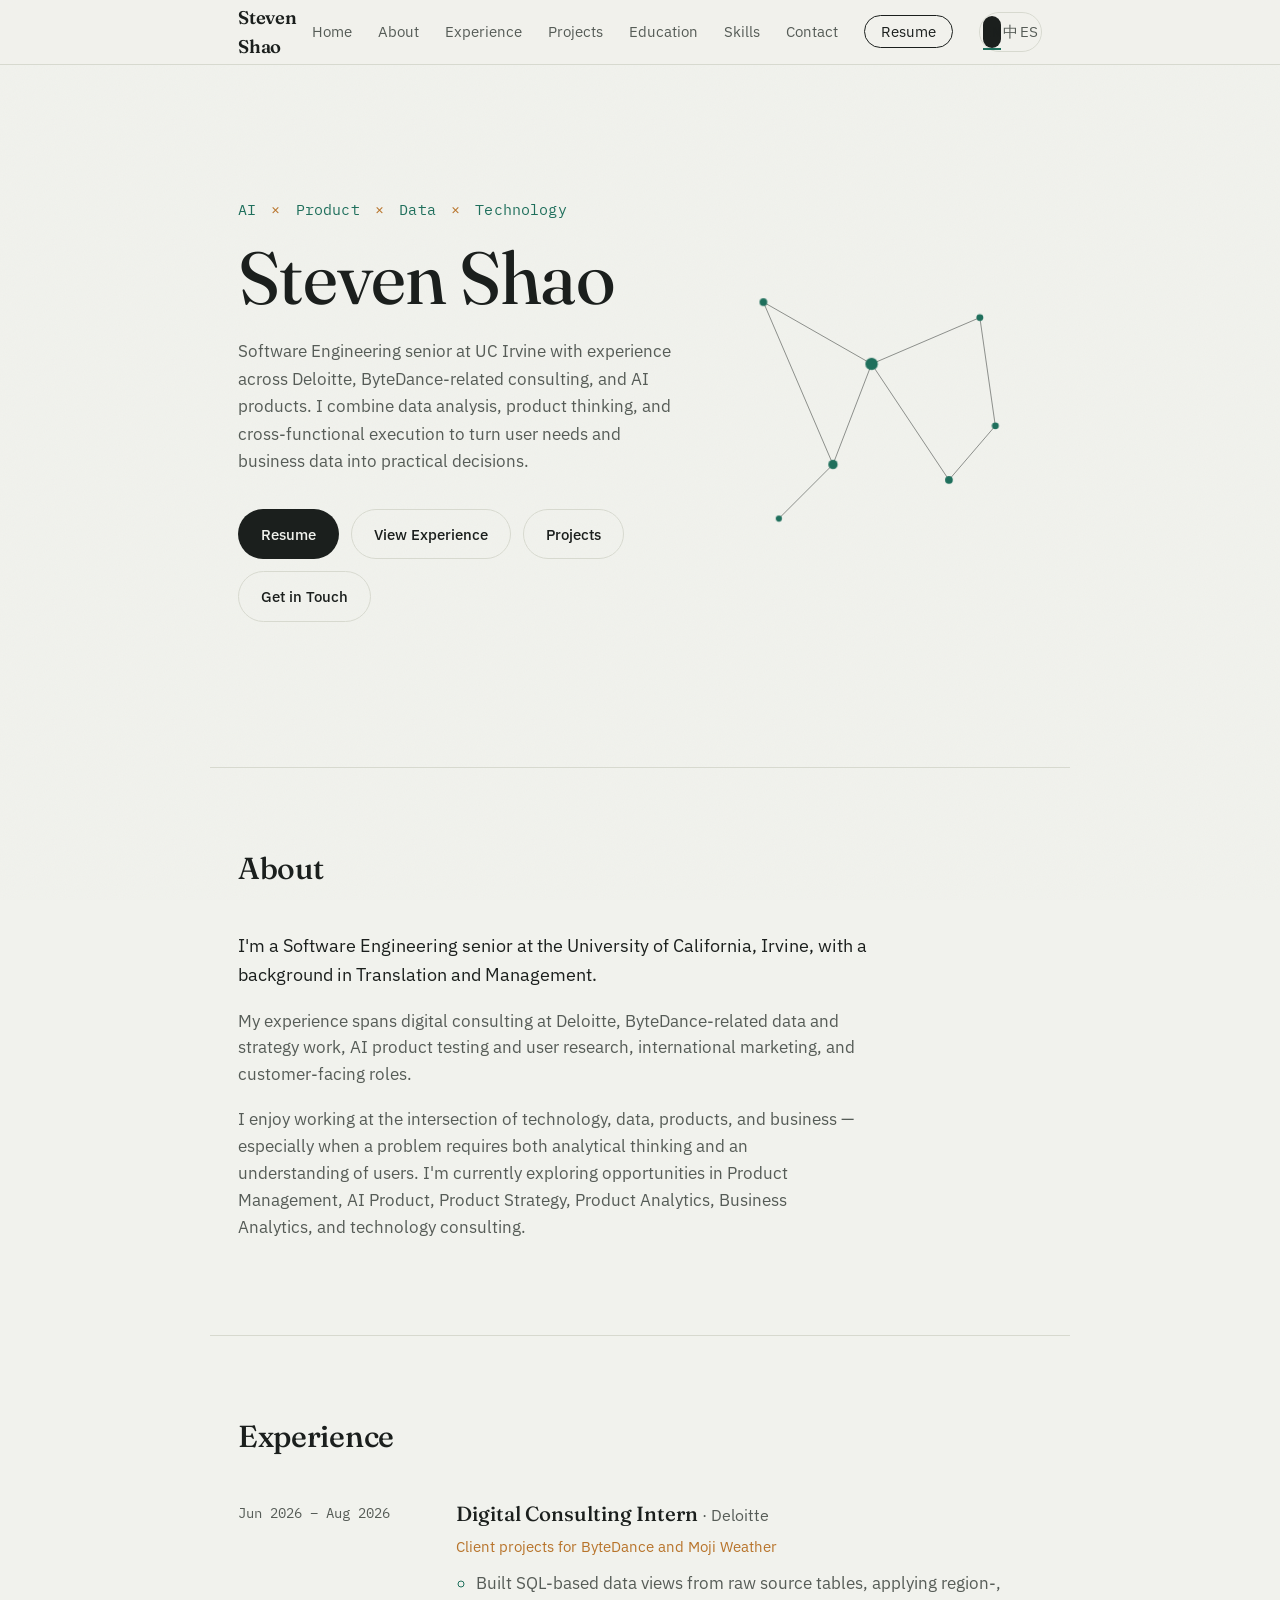
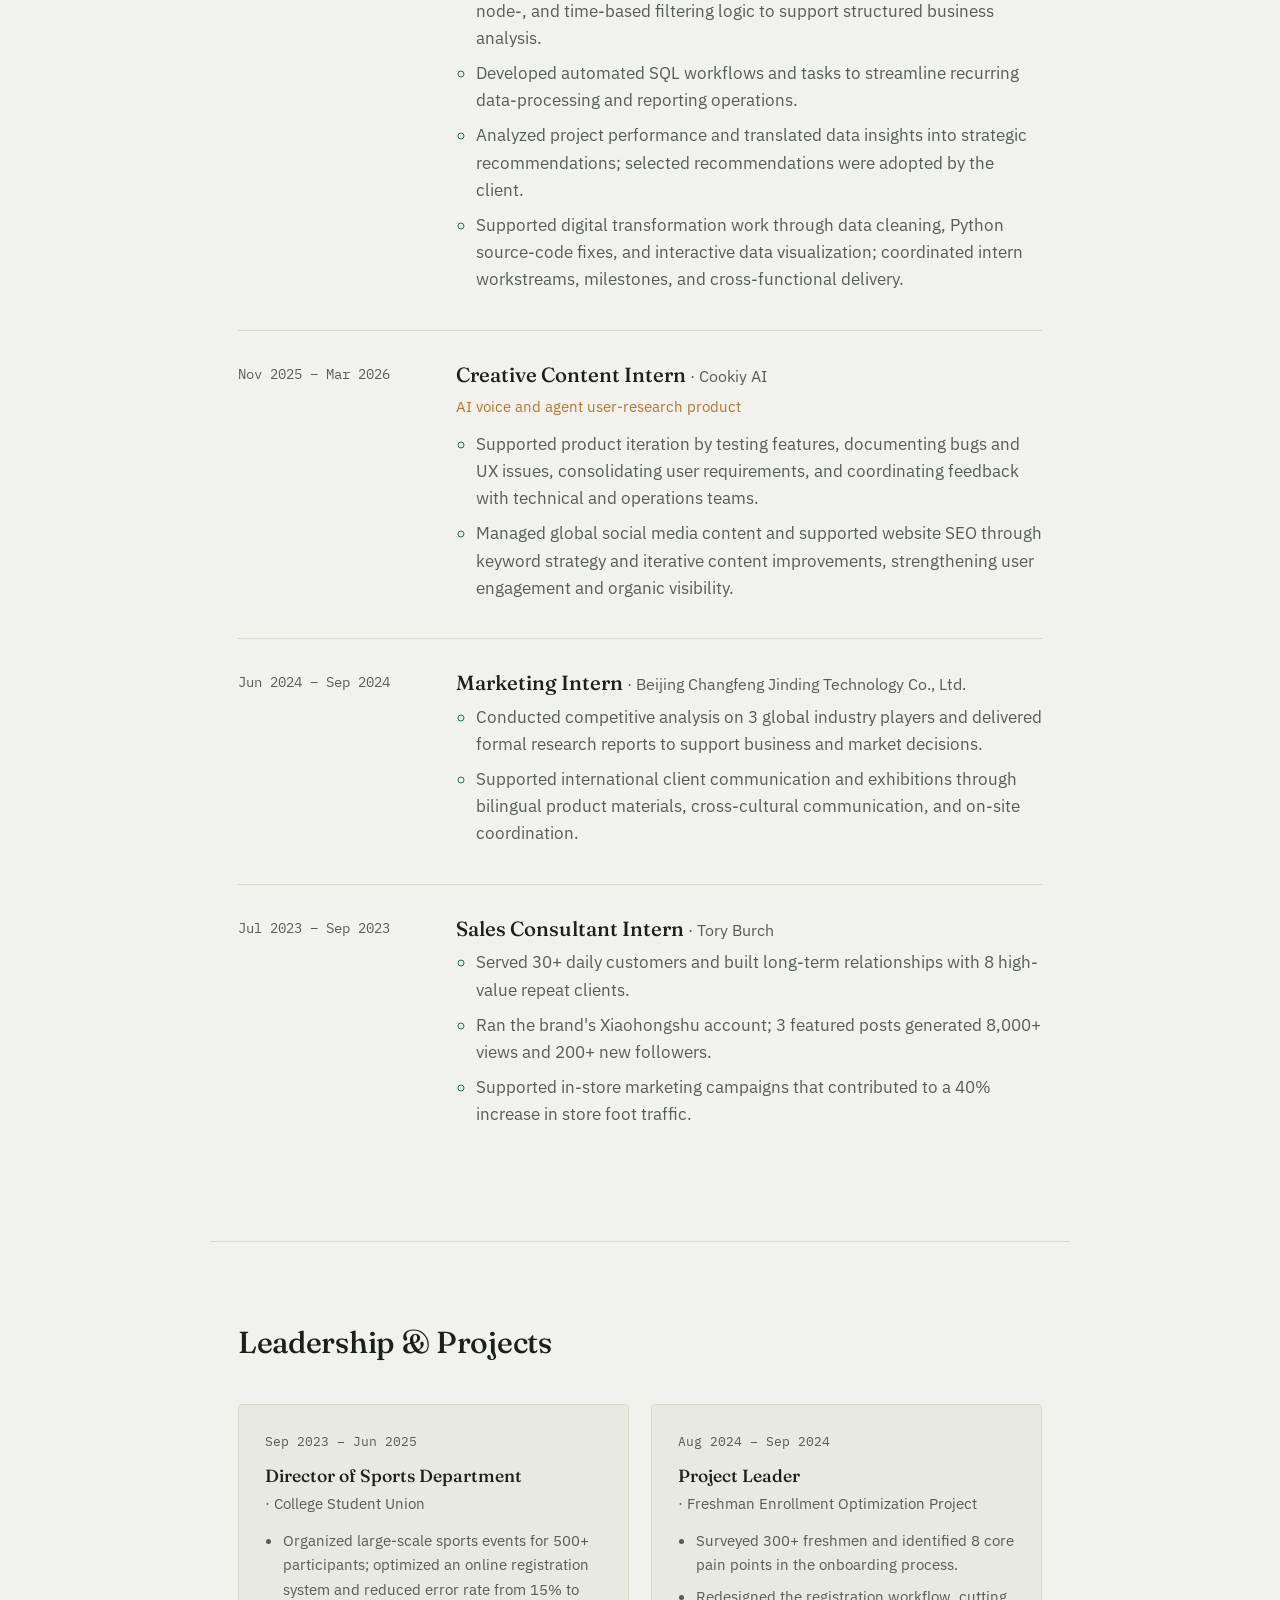
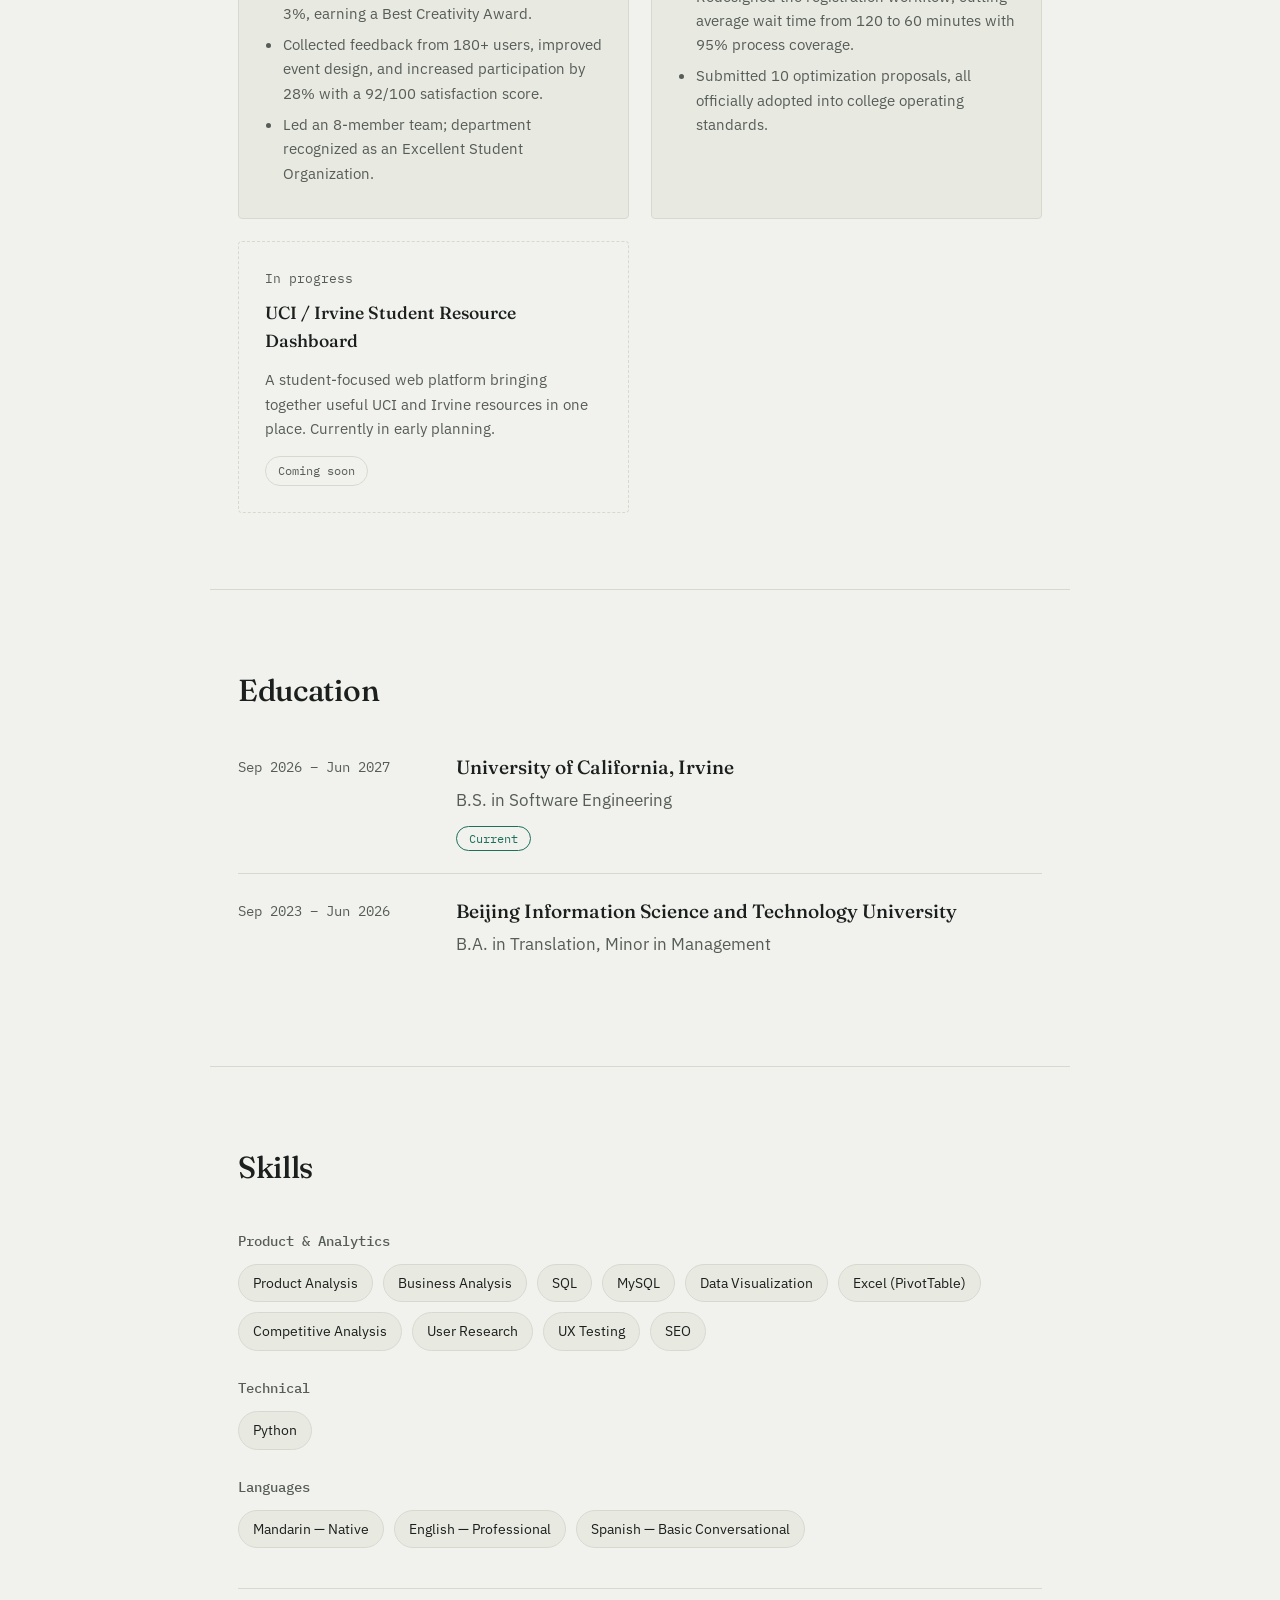
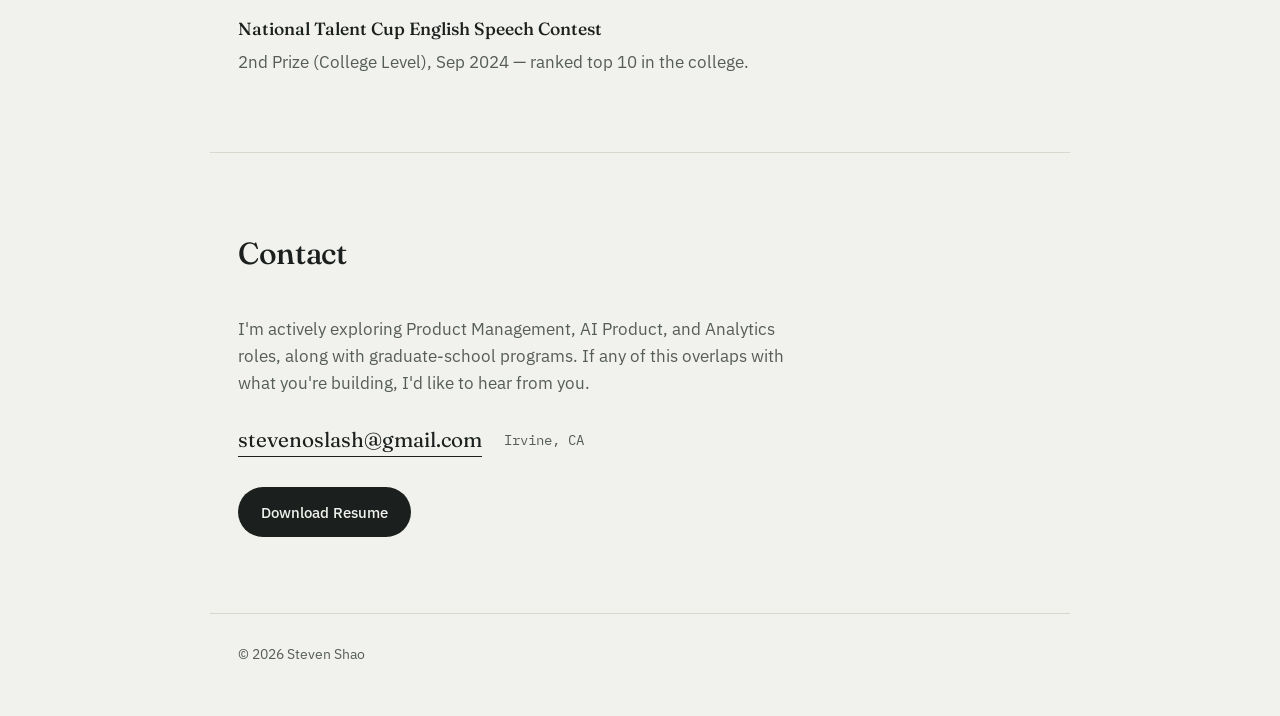
==== commit 993e2f3b: "Add files via upload" ====
--- a/index.html
+++ b/index.html
@@ -29,6 +29,11 @@
       <li><a href="#skills" data-nav="skills">Skills</a></li>
       <li><a href="#contact" data-nav="contact">Contact</a></li>
       <li><a href="Steven_Shao_Resume.pdf" class="nav__resume" target="_blank" rel="noopener">Resume</a></li>
+      <li class="lang-switch">
+        <a href="index.html" class="lang-switch__item is-active">EN</a>
+        <a href="zh.html" class="lang-switch__item">中</a>
+        <a href="es.html" class="lang-switch__item">ES</a>
+      </li>
     </ul>
   </nav>
 </header>
--- a/style.css
+++ b/style.css
@@ -85,6 +85,18 @@
   padding: 6px 16px !important; color: var(--ink) !important;
 }
 .nav__resume:hover{ background: var(--ink); color: var(--paper) !important; }
+
+.lang-switch{
+  display:flex; align-items:center; gap: 2px;
+  font-family: var(--font-mono); font-size: 0.78rem;
+  border: 1px solid var(--line); border-radius: 999px; padding: 3px;
+}
+.lang-switch__item{
+  padding: 4px 10px; border-radius: 999px; text-decoration:none;
+  color: var(--ink-soft); transition: background .15s ease, color .15s ease;
+}
+.lang-switch__item:hover{ color: var(--ink); }
+.lang-switch__item.is-active{ background: var(--ink); color: var(--paper); }
 
 .nav__toggle{ display:none; background:none; border:0; cursor:pointer; padding: 8px; }
 .nav__toggle span{
